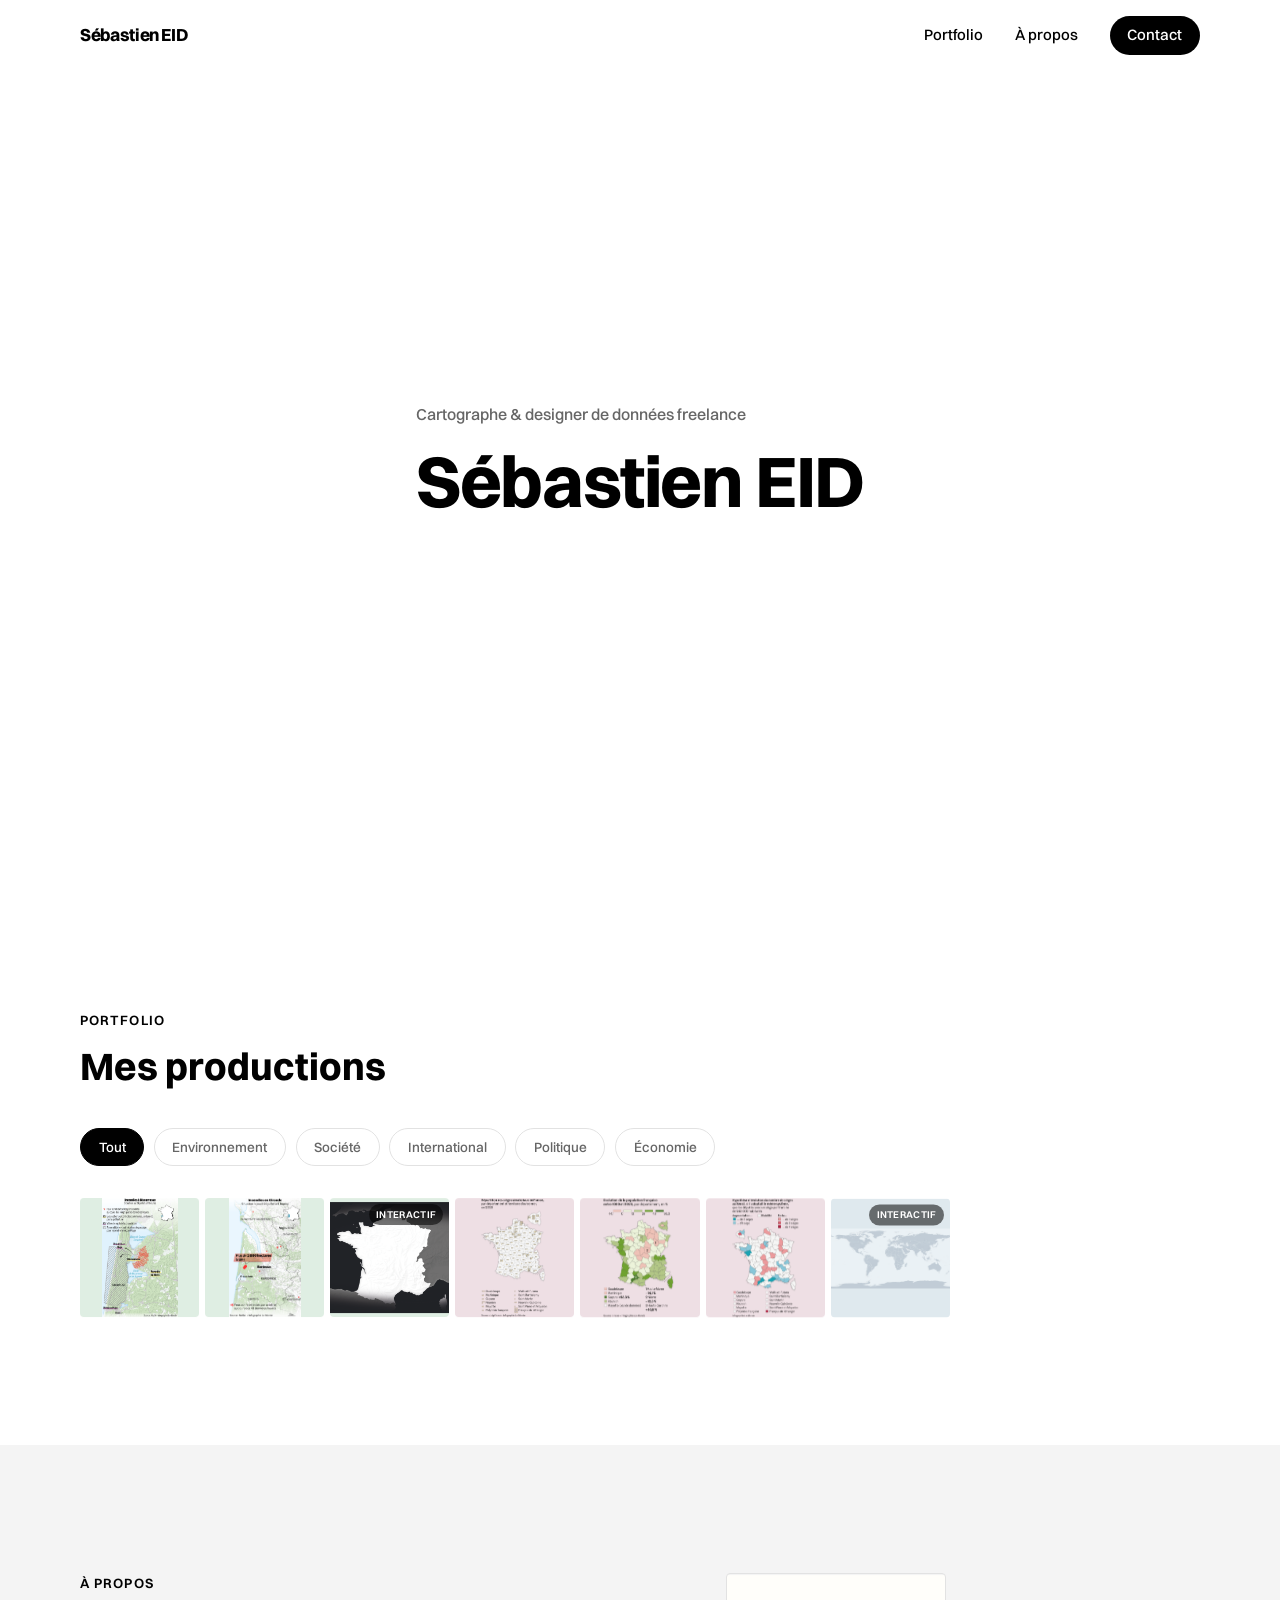
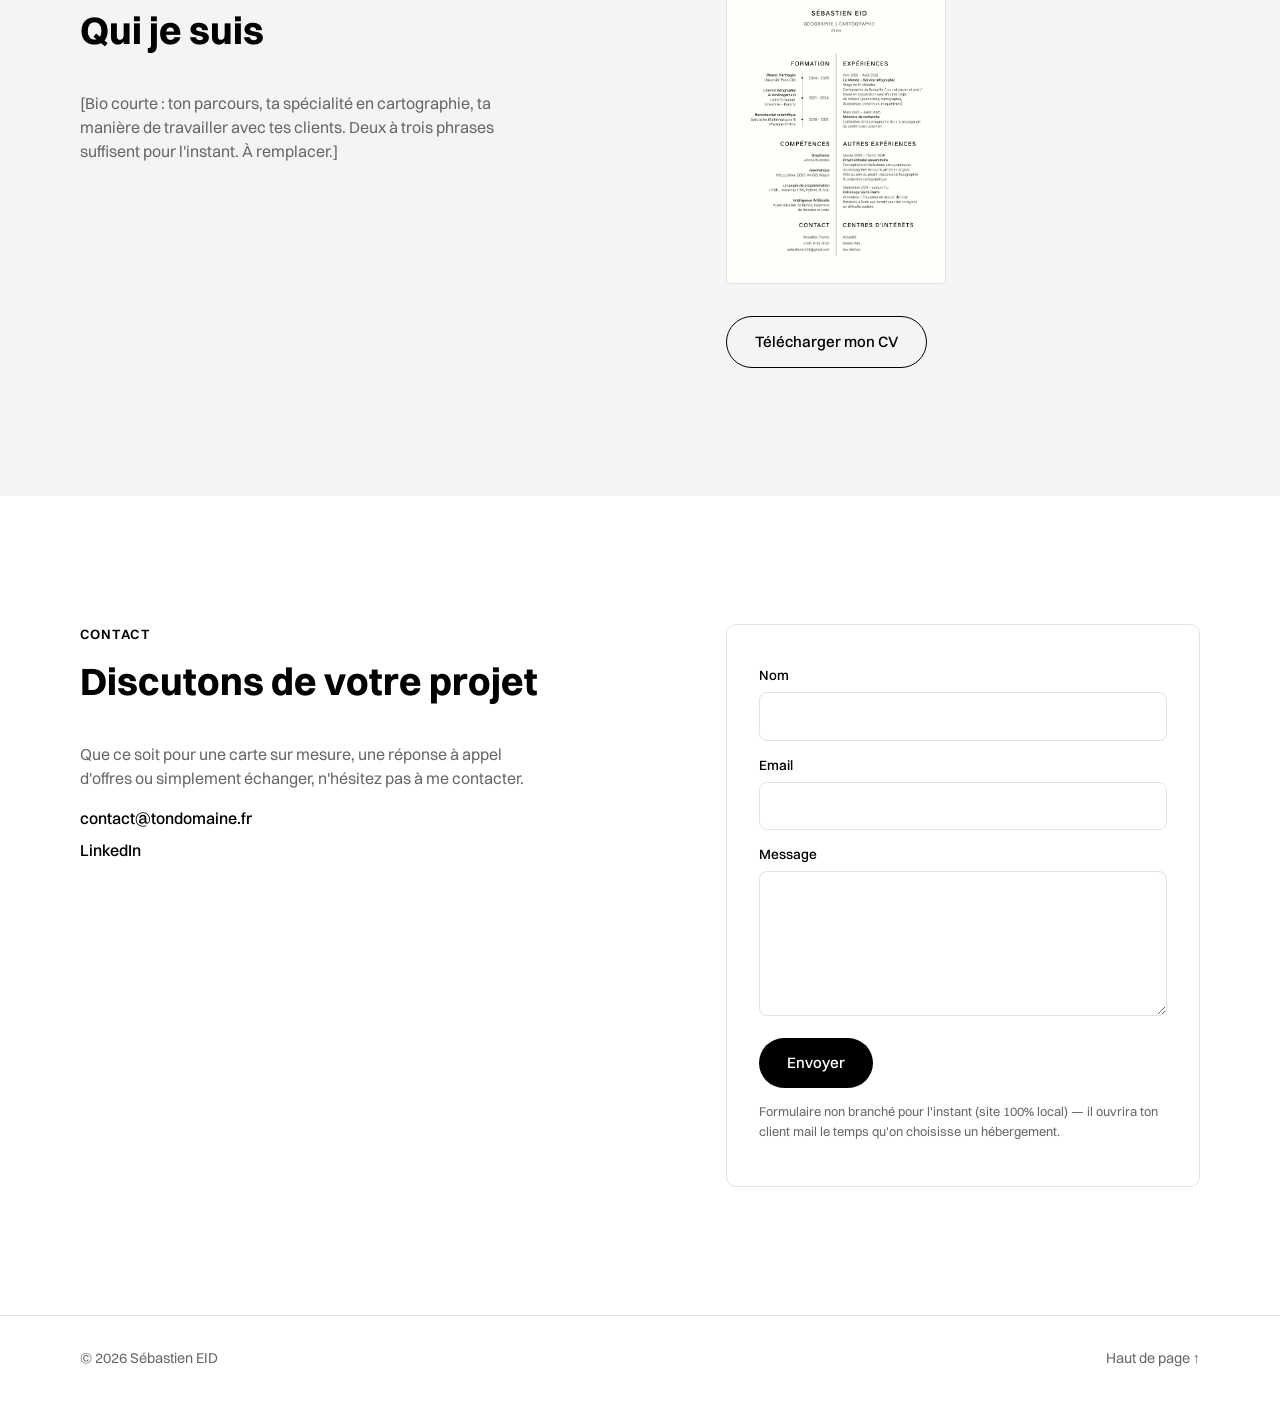
==== index.html @ 8d5df945 "Simplifie le hero, contextualise les productions et remplace les stats par le CV Retire les boutons " ====
<!DOCTYPE html>
<html lang="fr">
<head>
<meta charset="UTF-8">
<meta name="viewport" content="width=device-width, initial-scale=1.0">
<title>Sébastien EID — Cartographe &amp; designer de données</title>
<meta name="description" content="Portfolio de Sébastien EID, cartographe freelance — cartes, visualisation de données et projets sur mesure.">
<link rel="stylesheet" href="css/style.css">
</head>
<body>

<a class="skip-link" href="#main">Aller au contenu</a>

<header class="site-header" id="top">
  <div class="container header-inner">
    <a href="#top" class="logo">Sébastien EID</a>

    <button class="nav-toggle" id="navToggle" aria-expanded="false" aria-controls="primaryNav" aria-label="Ouvrir le menu">
      <span></span><span></span><span></span>
    </button>

    <nav class="primary-nav" id="primaryNav">
      <a href="#portfolio">Portfolio</a>
      <a href="#apropos">À propos</a>
      <a href="#contact" class="nav-cta">Contact</a>
    </nav>
  </div>
</header>

<main id="main">

  <section class="hero" id="accueil">
    <div class="container hero-inner">
      <p class="hero-eyebrow" data-reveal>Cartographe &amp; designer de données freelance</p>
      <h1 class="hero-title">
        <span data-reveal>Sébastien EID</span>
      </h1>
    </div>
  </section>

  <section class="section" id="portfolio">
    <div class="container">
      <p class="section-eyebrow" data-reveal>Portfolio</p>
      <h2 class="section-title" data-reveal>Mes productions</h2>

      <div class="filter-bar" data-reveal role="group" aria-label="Filtrer par thématique">
        <button class="filter-btn is-active" type="button" data-filter="all">Tout</button>
        <button class="filter-btn" type="button" data-filter="environnement">Environnement</button>
        <button class="filter-btn" type="button" data-filter="societe">Société</button>
        <button class="filter-btn" type="button" data-filter="international">International</button>
        <button class="filter-btn" type="button" data-filter="politique">Politique</button>
        <button class="filter-btn" type="button" data-filter="economie">Économie</button>
      </div>

      <div class="production-grid" id="productionGrid"></div>
    </div>
  </section>

  <div class="lightbox" id="lightbox" aria-hidden="true">
    <div class="lightbox__backdrop" data-close></div>
    <div class="lightbox__panel" role="dialog" aria-modal="true" aria-labelledby="lightboxTitle">
      <button class="lightbox__close" type="button" data-close aria-label="Fermer">&times;</button>
      <div class="lightbox__body" id="lightboxBody"></div>
    </div>
  </div>

  <section class="section section-alt" id="apropos">
    <div class="container about-grid">
      <div data-reveal>
        <p class="section-eyebrow">À propos</p>
        <h2 class="section-title">Qui je suis</h2>
        <p class="about-text">
          [Bio courte : ton parcours, ta spécialité en cartographie, ta manière de travailler avec
          tes clients. Deux à trois phrases suffisent pour l'instant. À remplacer.]
        </p>
      </div>

      <div class="cv-card" data-reveal>
        <div class="cv-thumb" tabindex="0" role="button" id="cvPreview" aria-label="Aperçu du CV de Sébastien EID — ouvrir en grand" style="background-image:url('assets/cv-preview.png')"></div>
        <a href="assets/cv.pdf" class="btn btn-outline" download>Télécharger mon CV</a>
      </div>
    </div>
  </section>

  <section class="section" id="contact">
    <div class="container contact-grid">
      <div data-reveal>
        <p class="section-eyebrow">Contact</p>
        <h2 class="section-title">Discutons de votre projet</h2>
        <p class="about-text">
          Que ce soit pour une carte sur mesure, une réponse à appel d'offres ou simplement échanger,
          n'hésitez pas à me contacter.
        </p>
        <ul class="contact-list">
          <li><a href="mailto:contact@tondomaine.fr">contact@tondomaine.fr</a></li>
          <li><a href="#" target="_blank" rel="noopener">LinkedIn</a></li>
        </ul>
      </div>

      <form class="contact-form" id="contactForm" data-reveal>
        <label for="name">Nom</label>
        <input type="text" id="name" name="name" required>

        <label for="email">Email</label>
        <input type="email" id="email" name="email" required>

        <label for="message">Message</label>
        <textarea id="message" name="message" rows="5" required></textarea>

        <button type="submit" class="btn btn-primary">Envoyer</button>
        <p class="form-note">
          Formulaire non branché pour l'instant (site 100% local) — il ouvrira ton client mail le temps
          qu'on choisisse un hébergement.
        </p>
      </form>
    </div>
  </section>

</main>

<footer class="site-footer">
  <div class="container footer-inner">
    <span>© <span id="year"></span> Sébastien EID</span>
    <a href="#top">Haut de page ↑</a>
  </div>
</footer>

<script src="js/vendor/gsap.min.js"></script>
<script src="js/vendor/ScrollTrigger.min.js"></script>
<script src="js/main.js"></script>
</body>
</html>
---- css/style.css ----
/* ==========================================================================
   Fonts — Switzer (local, self-hosted, woff2)
   ========================================================================== */
@font-face {
  font-family: "Switzer";
  src: url("../fonts/Switzer-Light.woff2") format("woff2");
  font-weight: 300;
  font-style: normal;
  font-display: swap;
}
@font-face {
  font-family: "Switzer";
  src: url("../fonts/Switzer-Regular.woff2") format("woff2");
  font-weight: 400;
  font-style: normal;
  font-display: swap;
}
@font-face {
  font-family: "Switzer";
  src: url("../fonts/Switzer-Italic.woff2") format("woff2");
  font-weight: 400;
  font-style: italic;
  font-display: swap;
}
@font-face {
  font-family: "Switzer";
  src: url("../fonts/Switzer-Medium.woff2") format("woff2");
  font-weight: 500;
  font-style: normal;
  font-display: swap;
}
@font-face {
  font-family: "Switzer";
  src: url("../fonts/Switzer-Semibold.woff2") format("woff2");
  font-weight: 600;
  font-style: normal;
  font-display: swap;
}
@font-face {
  font-family: "Switzer";
  src: url("../fonts/Switzer-Bold.woff2") format("woff2");
  font-weight: 700;
  font-style: normal;
  font-display: swap;
}

/* ==========================================================================
   Design tokens
   ========================================================================== */
:root {
  --color-bg: #ffffff;
  --color-bg-alt: #f4f4f4;
  --color-surface: #ffffff;
  --color-text: #000000;
  --color-text-muted: #666666;
  --color-accent: #000000;
  --color-accent-soft: rgba(0, 0, 0, 0.05);
  --color-border: #e2e2e2;

  --font-body: "Switzer", -apple-system, BlinkMacSystemFont, "Segoe UI", sans-serif;

  --space-xs: 0.5rem;
  --space-sm: 1rem;
  --space-md: 2rem;
  --space-lg: clamp(3rem, 6vw, 6rem);
  --space-xl: clamp(5rem, 10vw, 10rem);

  --radius: 10px;
  --max-width: 1200px;

  --ease: cubic-bezier(0.16, 1, 0.3, 1);
}

/* ==========================================================================
   Reset
   ========================================================================== */
*, *::before, *::after { box-sizing: border-box; }
html { scroll-behavior: smooth; }
body {
  margin: 0;
  background: var(--color-bg);
  color: var(--color-text);
  font-family: var(--font-body);
  font-weight: 400;
  line-height: 1.5;
  -webkit-font-smoothing: antialiased;
}
img, svg { max-width: 100%; display: block; }
a { color: inherit; text-decoration: none; }
ul { list-style: none; margin: 0; padding: 0; }
button { font: inherit; cursor: pointer; }

@media (prefers-reduced-motion: reduce) {
  html { scroll-behavior: auto; }
  *, *::before, *::after {
    animation-duration: 0.01ms !important;
    animation-iteration-count: 1 !important;
    transition-duration: 0.01ms !important;
  }
}

:focus-visible {
  outline: 2px solid var(--color-accent);
  outline-offset: 3px;
}

.skip-link {
  position: absolute;
  left: -999px;
  top: auto;
  background: var(--color-accent);
  color: #fff;
  padding: 0.75rem 1.25rem;
  border-radius: var(--radius);
  z-index: 1000;
}
.skip-link:focus {
  left: var(--space-sm);
  top: var(--space-sm);
}

/* ==========================================================================
   Layout helpers
   ========================================================================== */
.container {
  max-width: var(--max-width);
  margin-inline: auto;
  padding-inline: clamp(1.25rem, 4vw, 2.5rem);
}
.section { padding-block: var(--space-xl); }
.section-alt { background: var(--color-bg-alt); }
.section-eyebrow {
  font-size: 0.85rem;
  letter-spacing: 0.08em;
  text-transform: uppercase;
  color: var(--color-accent);
  font-weight: 600;
  margin: 0 0 var(--space-xs);
}
.section-title {
  font-size: clamp(1.75rem, 3vw, 2.5rem);
  font-weight: 700;
  margin: 0 0 var(--space-md);
}

/* ==========================================================================
   Buttons
   ========================================================================== */
.btn {
  display: inline-flex;
  align-items: center;
  gap: 0.5rem;
  padding: 0.85rem 1.75rem;
  border-radius: 999px;
  font-weight: 500;
  font-size: 0.95rem;
  transition: transform 0.3s var(--ease), background 0.3s var(--ease), color 0.3s var(--ease), border-color 0.3s var(--ease);
  border: 1.5px solid transparent;
}
.btn:hover { transform: translateY(-2px); }
.btn-primary { background: var(--color-accent); color: #fff; }
.btn-primary:hover { background: #262626; }
.btn-ghost { border-color: var(--color-text); }
.btn-ghost:hover { background: var(--color-text); color: var(--color-bg); }
.btn-outline { border-color: var(--color-accent); color: var(--color-accent); margin-top: var(--space-sm); }
.btn-outline:hover { background: var(--color-accent); color: #fff; }

/* ==========================================================================
   Header / nav
   ========================================================================== */
.site-header {
  position: sticky;
  top: 0;
  z-index: 100;
  background: rgba(255, 255, 255, 0.75);
  backdrop-filter: blur(10px);
  border-bottom: 1px solid transparent;
  transition: border-color 0.3s var(--ease);
}
.site-header.is-scrolled { border-bottom-color: var(--color-border); }
.header-inner {
  display: flex;
  align-items: center;
  justify-content: space-between;
  padding-block: var(--space-sm);
}
.logo { font-weight: 700; font-size: 1.1rem; letter-spacing: -0.02em; }

.primary-nav { display: flex; align-items: center; gap: var(--space-md); }
.primary-nav a { font-weight: 500; font-size: 0.95rem; position: relative; }
.primary-nav a:not(.nav-cta)::after {
  content: "";
  position: absolute;
  left: 0; bottom: -4px;
  width: 100%; height: 1px;
  background: currentColor;
  transform: scaleX(0);
  transform-origin: right;
  transition: transform 0.3s var(--ease);
}
.primary-nav a:not(.nav-cta):hover::after { transform: scaleX(1); transform-origin: left; }
.nav-cta {
  background: var(--color-text);
  color: var(--color-bg);
  padding: 0.5rem 1.1rem;
  border-radius: 999px;
}
.nav-cta:hover { background: var(--color-accent); }

.nav-toggle {
  display: none;
  flex-direction: column;
  gap: 5px;
  background: none;
  border: none;
  padding: 0.5rem;
}
.nav-toggle span { width: 22px; height: 2px; background: var(--color-text); transition: transform 0.3s var(--ease), opacity 0.3s var(--ease); }

/* ==========================================================================
   Hero
   ========================================================================== */
.hero {
  min-height: 90vh;
  display: flex;
  align-items: center;
  padding-block: var(--space-xl);
}
.hero-eyebrow {
  font-weight: 500;
  color: var(--color-text-muted);
  margin: 0 0 var(--space-sm);
}
.hero-title {
  font-size: clamp(2.25rem, 6vw, 4.5rem);
  font-weight: 700;
  line-height: 1.08;
  letter-spacing: -0.02em;
  margin: 0 0 var(--space-md);
}
.hero-title span { display: block; overflow: hidden; }

/* ==========================================================================
   Portfolio — filter bar
   ========================================================================== */
.filter-bar {
  display: flex;
  flex-wrap: wrap;
  gap: 0.6rem;
  margin-bottom: var(--space-md);
}
.filter-btn {
  background: none;
  border: 1.5px solid var(--color-border);
  border-radius: 999px;
  padding: 0.5rem 1.1rem;
  font-size: 0.85rem;
  font-weight: 500;
  color: var(--color-text-muted);
  transition: background 0.3s var(--ease), color 0.3s var(--ease), border-color 0.3s var(--ease);
}
.filter-btn:hover { border-color: var(--color-text); color: var(--color-text); }
.filter-btn.is-active {
  background: var(--color-text);
  border-color: var(--color-text);
  color: var(--color-bg);
}

/* ==========================================================================
   Portfolio — production grid (damier)
   ========================================================================== */
.production-grid {
  display: grid;
  grid-template-columns: repeat(auto-fill, minmax(110px, 1fr));
  gap: 6px;
}
.production-item {
  position: relative;
  aspect-ratio: 1 / 1;
  cursor: pointer;
  z-index: 1;
}
.production-item.is-hidden { display: none; }
.production-thumb {
  display: block;
  width: 100%;
  height: 100%;
  border-radius: 4px;
  background-image: linear-gradient(135deg, var(--color-bg-alt), var(--color-border));
  background-size: contain;
  background-position: center;
  background-repeat: no-repeat;
  background-color: var(--color-bg-alt);
  transition: filter 0.3s var(--ease), box-shadow 0.3s var(--ease);
}
.production-item[data-category="environnement"] .production-thumb {
  background-color: #dfeee3;
}
.production-item[data-category="societe"] .production-thumb {
  background-color: #eee6df;
}
.production-item[data-category="international"] .production-thumb {
  background-color: #dfe6ee;
}
.production-item[data-category="politique"] .production-thumb {
  background-color: #eedfe4;
}
.production-item[data-category="economie"] .production-thumb {
  background-color: #dfe9ee;
}
.production-caption {
  position: absolute;
  inset: auto 0 0 0;
  padding: 0.4rem 0.5rem;
  font-size: 0.68rem;
  font-weight: 600;
  line-height: 1.25;
  color: #fff;
  background: rgba(0, 0, 0, 0.7);
  border-radius: 0 0 4px 4px;
  opacity: 0;
  transform: translateY(4px);
  transition: opacity 0.25s var(--ease), transform 0.25s var(--ease);
  pointer-events: none;
  display: -webkit-box;
  -webkit-line-clamp: 2;
  -webkit-box-orient: vertical;
  overflow: hidden;
}
.production-item:hover .production-thumb,
.production-item:focus-visible .production-thumb {
  filter: brightness(1.15);
}
.production-item:hover .production-caption,
.production-item:focus-visible .production-caption {
  opacity: 1;
  transform: translateY(0);
}
.production-badge {
  position: absolute;
  top: 6px;
  right: 6px;
  font-size: 0.62rem;
  font-weight: 600;
  letter-spacing: 0.03em;
  text-transform: uppercase;
  color: #fff;
  background: rgba(0, 0, 0, 0.55);
  padding: 0.2rem 0.45rem;
  border-radius: 999px;
  pointer-events: none;
}

/* ==========================================================================
   Lightbox (fiche production)
   ========================================================================== */
.lightbox {
  position: fixed;
  inset: 0;
  z-index: 1000;
  display: flex;
  align-items: center;
  justify-content: center;
  padding: clamp(1rem, 4vw, 3rem);
  opacity: 0;
  visibility: hidden;
  transition: opacity 0.35s var(--ease), visibility 0s linear 0.35s;
}
.lightbox.is-open {
  opacity: 1;
  visibility: visible;
  transition: opacity 0.35s var(--ease), visibility 0s;
}
.lightbox__backdrop {
  position: absolute;
  inset: 0;
  background: rgba(10, 10, 10, 0.55);
  -webkit-backdrop-filter: blur(10px);
  backdrop-filter: blur(10px);
}
.lightbox__panel {
  position: relative;
  z-index: 1;
  max-width: min(1100px, 92vw);
  max-height: 90vh;
  overflow: auto;
  background: var(--color-surface);
  border-radius: var(--radius);
  box-shadow: 0 40px 80px -20px rgba(0, 0, 0, 0.5);
  transform: scale(0.96);
  transition: transform 0.35s var(--ease);
}
.lightbox.is-open .lightbox__panel { transform: scale(1); }
.lightbox__close {
  position: absolute;
  top: 10px;
  right: 10px;
  z-index: 2;
  width: 36px;
  height: 36px;
  border-radius: 50%;
  border: none;
  background: rgba(0, 0, 0, 0.6);
  color: #fff;
  font-size: 1.4rem;
  line-height: 1;
  display: flex;
  align-items: center;
  justify-content: center;
  transition: background 0.3s var(--ease);
}
.lightbox__close:hover { background: #000; }
.lightbox__body img {
  display: block;
  width: auto;
  height: auto;
  max-width: min(1100px, 92vw);
  max-height: calc(90vh - 3.5rem);
  margin: 0 auto;
  object-fit: contain;
}
.lightbox__body iframe {
  display: block;
  width: min(900px, 88vw);
  height: min(80vh, 720px);
  max-width: 100%;
  border: 0;
  background: #fff;
}
.lightbox__caption {
  padding: 0.9rem 1.1rem;
  font-size: 0.95rem;
  font-weight: 500;
  color: var(--color-text);
  border-top: 1px solid var(--color-border);
}

/* ==========================================================================
   About / CV
   ========================================================================== */
.about-grid, .contact-grid {
  display: grid;
  grid-template-columns: 1.2fr 1fr;
  gap: var(--space-lg);
  align-items: start;
}
.about-text { color: var(--color-text-muted); max-width: 52ch; }
.cv-card {
  display: flex;
  flex-direction: column;
  align-items: flex-start;
  gap: var(--space-sm);
}
.cv-thumb {
  width: 100%;
  max-width: 220px;
  aspect-ratio: 1 / 1.414;
  border-radius: 4px;
  background-color: var(--color-bg-alt);
  background-size: contain;
  background-position: center;
  background-repeat: no-repeat;
  border: 1px solid var(--color-border);
  cursor: pointer;
  transition: filter 0.3s var(--ease);
}
.cv-thumb:hover,
.cv-thumb:focus-visible {
  filter: brightness(1.15);
}

/* ==========================================================================
   Contact
   ========================================================================== */
.contact-list { margin-top: var(--space-sm); }
.contact-list a { font-weight: 500; color: var(--color-accent); }
.contact-list li + li { margin-top: 0.5rem; }

.contact-form {
  display: flex;
  flex-direction: column;
  gap: 0.4rem;
  background: var(--color-surface);
  border: 1px solid var(--color-border);
  border-radius: var(--radius);
  padding: var(--space-md);
}
.contact-form label { font-size: 0.85rem; font-weight: 500; margin-top: var(--space-xs); }
.contact-form input, .contact-form textarea {
  font: inherit;
  padding: 0.7rem 0.9rem;
  border: 1px solid var(--color-border);
  border-radius: 8px;
  background: var(--color-bg);
  color: var(--color-text);
  resize: vertical;
}
.contact-form input:focus, .contact-form textarea:focus { border-color: var(--color-accent); }
.contact-form .btn { align-self: flex-start; margin-top: var(--space-sm); border: none; }
.form-note { font-size: 0.8rem; color: var(--color-text-muted); margin-top: var(--space-xs); }

/* ==========================================================================
   Footer
   ========================================================================== */
.site-footer { border-top: 1px solid var(--color-border); padding-block: var(--space-md); }
.footer-inner {
  display: flex;
  justify-content: space-between;
  color: var(--color-text-muted);
  font-size: 0.9rem;
}

/* ==========================================================================
   Reveal animation base state (GSAP animates these in js/main.js)
   ========================================================================== */
[data-reveal] { opacity: 0; }

/* ==========================================================================
   Responsive
   ========================================================================== */
@media (max-width: 860px) {
  .about-grid, .contact-grid { grid-template-columns: 1fr; }
  .nav-toggle { display: flex; }
  .primary-nav {
    position: absolute;
    top: 100%;
    left: 0;
    right: 0;
    flex-direction: column;
    align-items: stretch;
    gap: 0;
    background: var(--color-bg);
    border-bottom: 1px solid var(--color-border);
    max-height: 0;
    overflow: hidden;
    transition: max-height 0.4s var(--ease);
  }
  .primary-nav.is-open { max-height: 300px; }
  .primary-nav a { padding: 1rem clamp(1.25rem, 4vw, 2.5rem); border-top: 1px solid var(--color-border); }
  .nav-cta { border-radius: 0; text-align: center; }
}
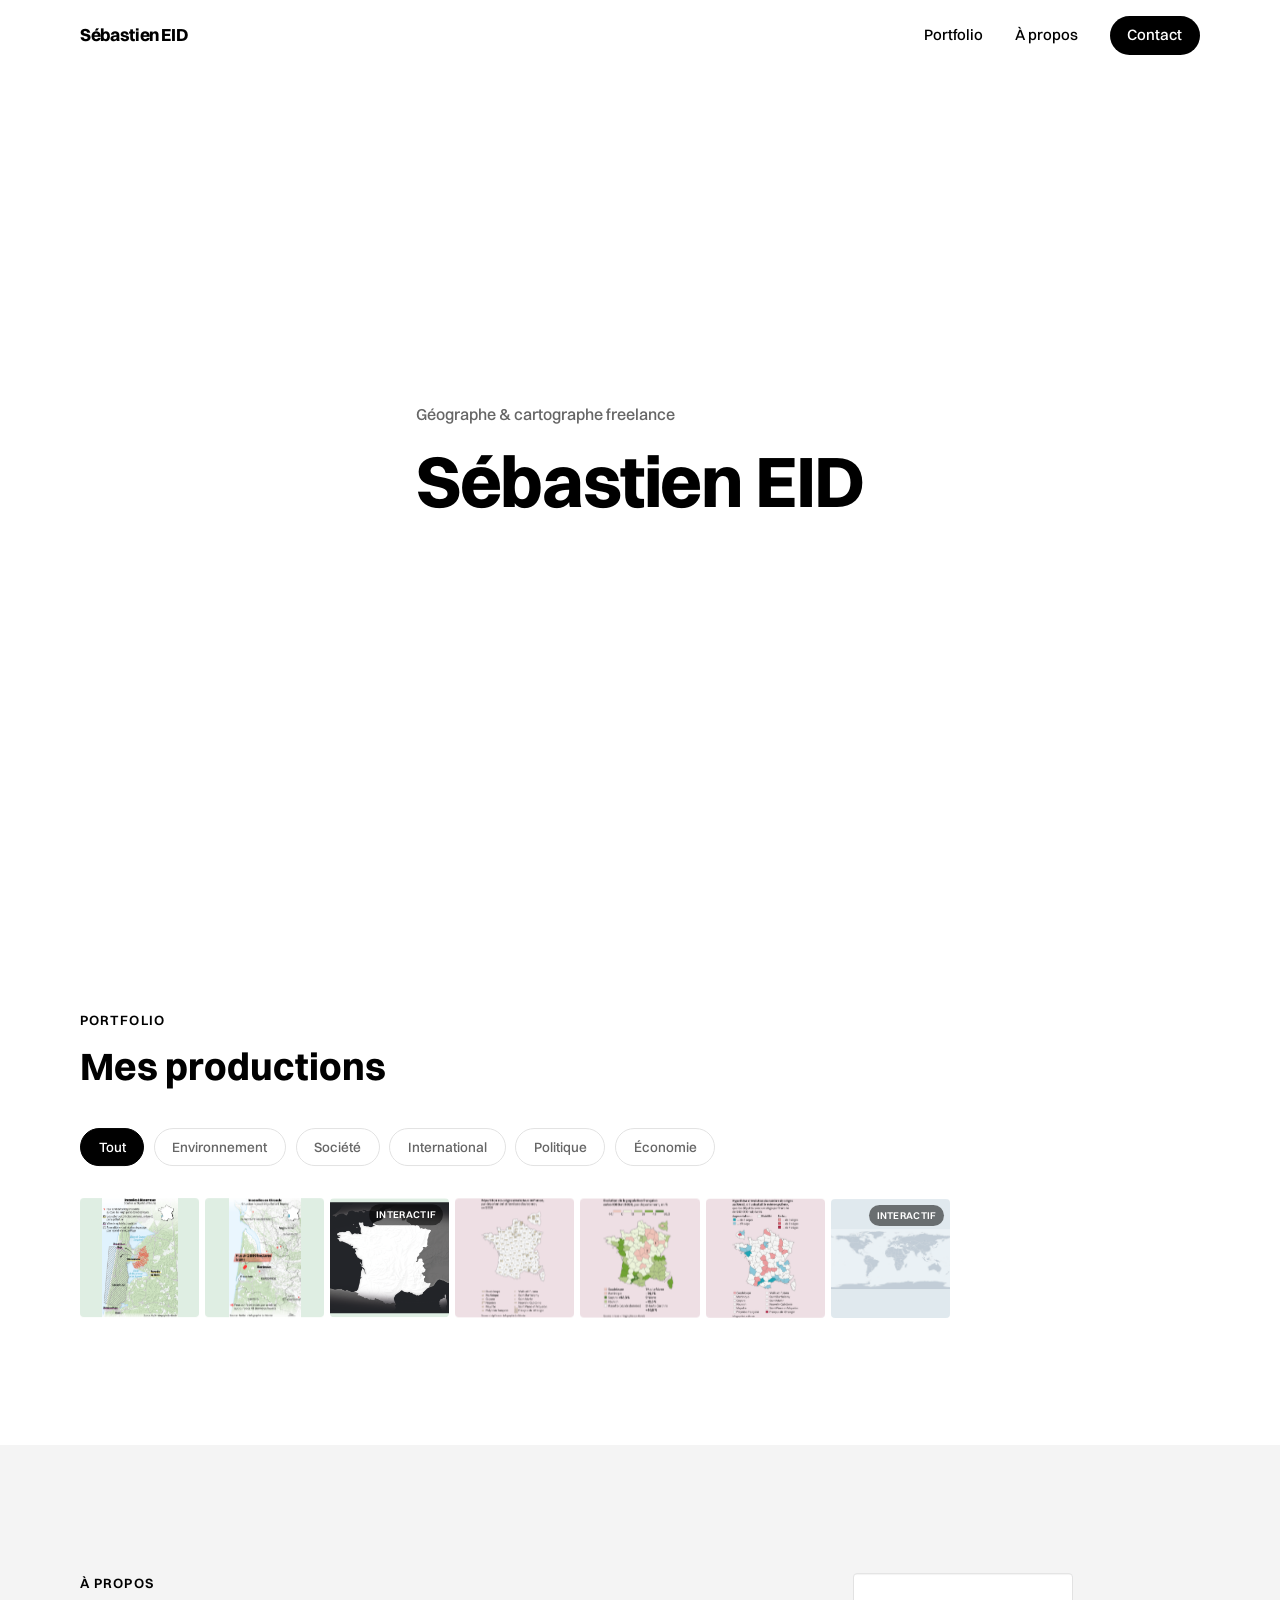
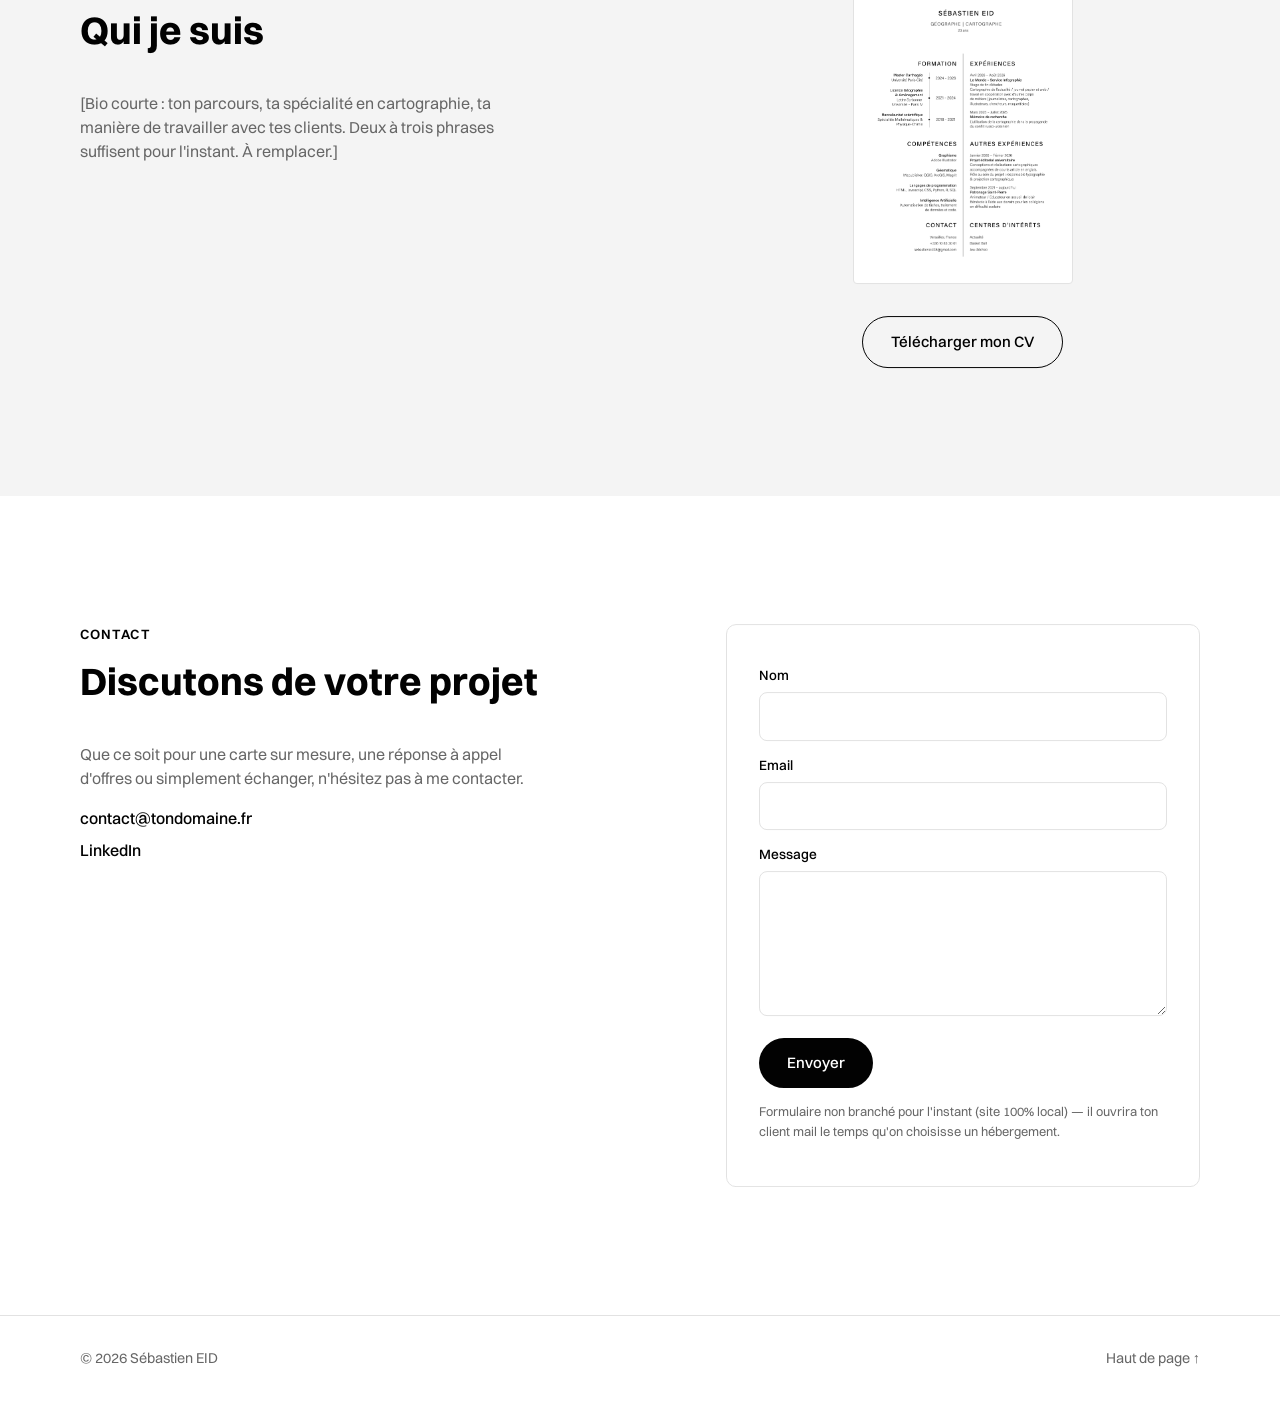
==== commit 5a6cfb3d: "Corrige le libellé métier, centre le bouton CV, met à jour le CV et répare "Haut de page" - Hero et " ====
--- a/index.html
+++ b/index.html
@@ -3,8 +3,8 @@
 <head>
 <meta charset="UTF-8">
 <meta name="viewport" content="width=device-width, initial-scale=1.0">
-<title>Sébastien EID — Cartographe &amp; designer de données</title>
-<meta name="description" content="Portfolio de Sébastien EID, cartographe freelance — cartes, visualisation de données et projets sur mesure.">
+<title>Sébastien EID — Géographe &amp; cartographe</title>
+<meta name="description" content="Portfolio de Sébastien EID, géographe et cartographe freelance — cartes, visualisation de données et projets sur mesure.">
 <link rel="stylesheet" href="css/style.css">
 </head>
 <body>
@@ -31,7 +31,7 @@
 
   <section class="hero" id="accueil">
     <div class="container hero-inner">
-      <p class="hero-eyebrow" data-reveal>Cartographe &amp; designer de données freelance</p>
+      <p class="hero-eyebrow" data-reveal>Géographe &amp; cartographe freelance</p>
       <h1 class="hero-title">
         <span data-reveal>Sébastien EID</span>
       </h1>
--- a/css/style.css
+++ b/css/style.css
@@ -448,7 +448,7 @@
 .cv-card {
   display: flex;
   flex-direction: column;
-  align-items: flex-start;
+  align-items: center;
   gap: var(--space-sm);
 }
 .cv-thumb {
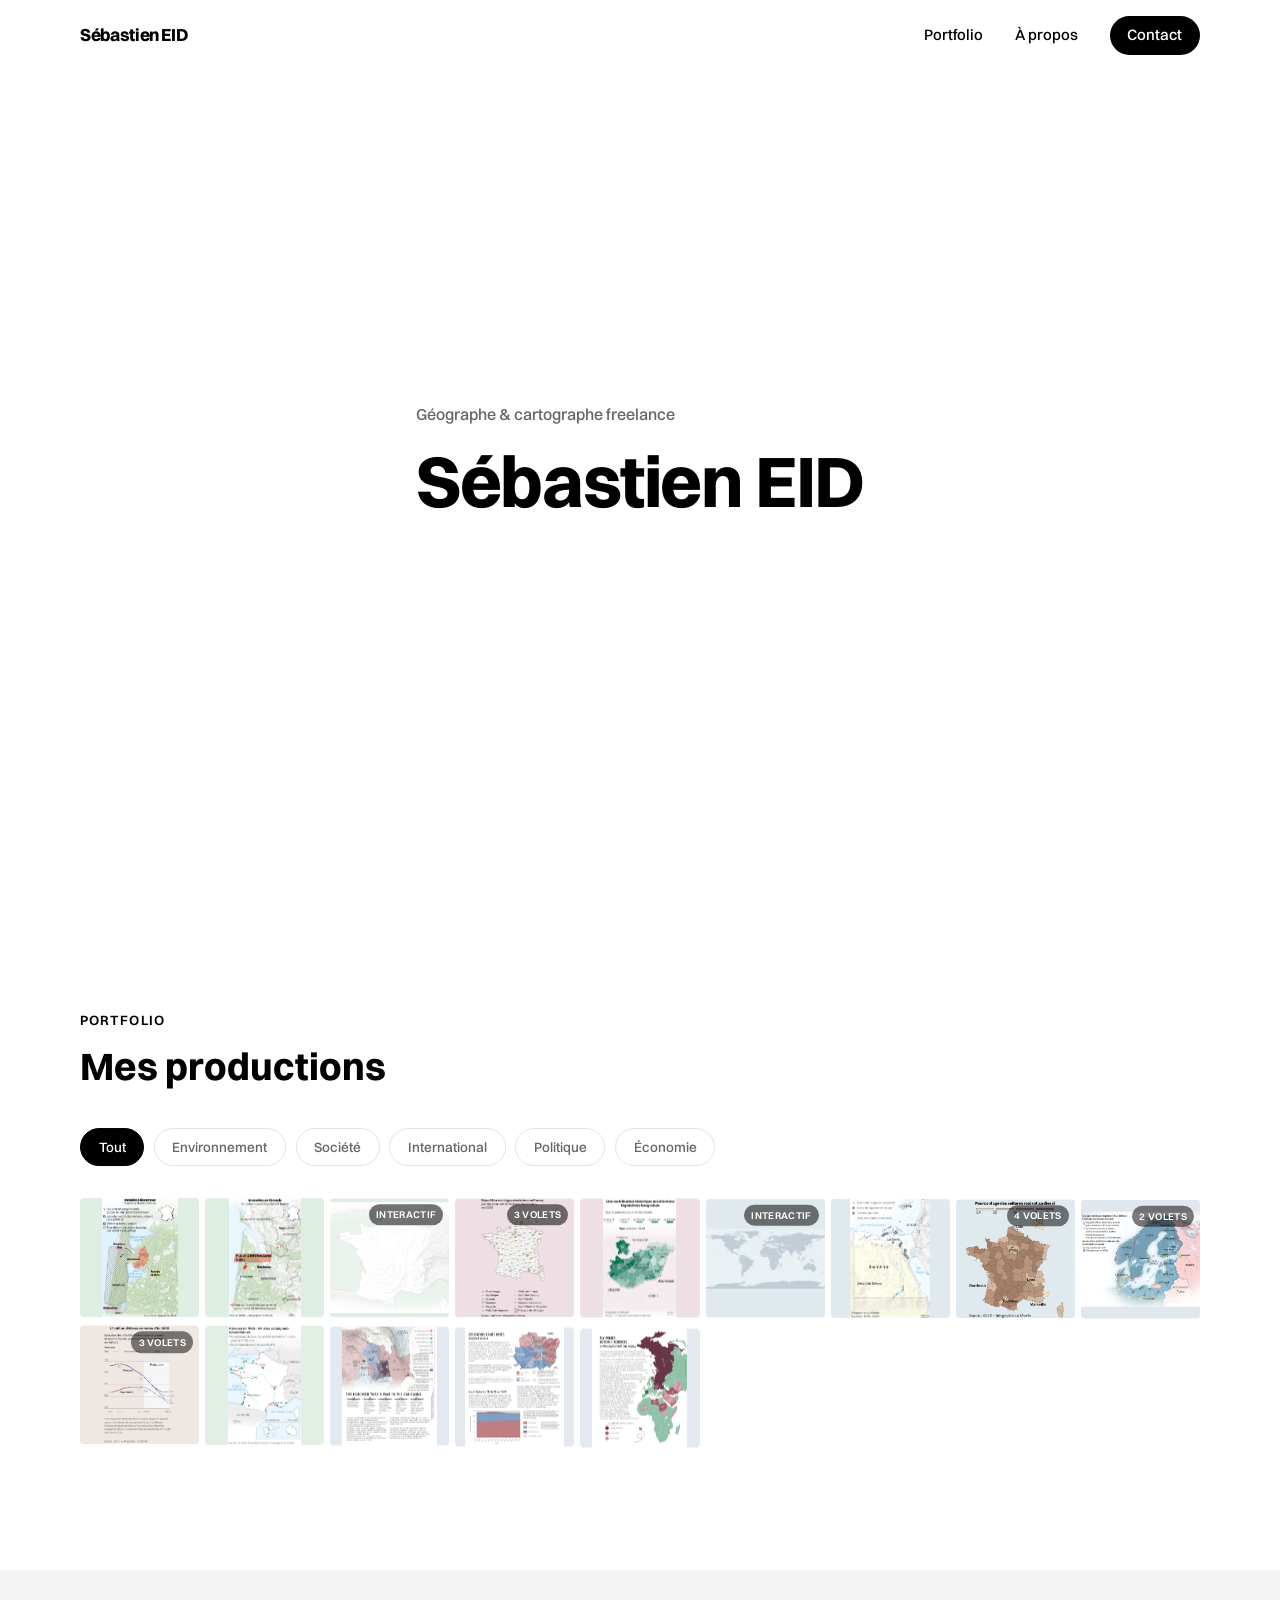
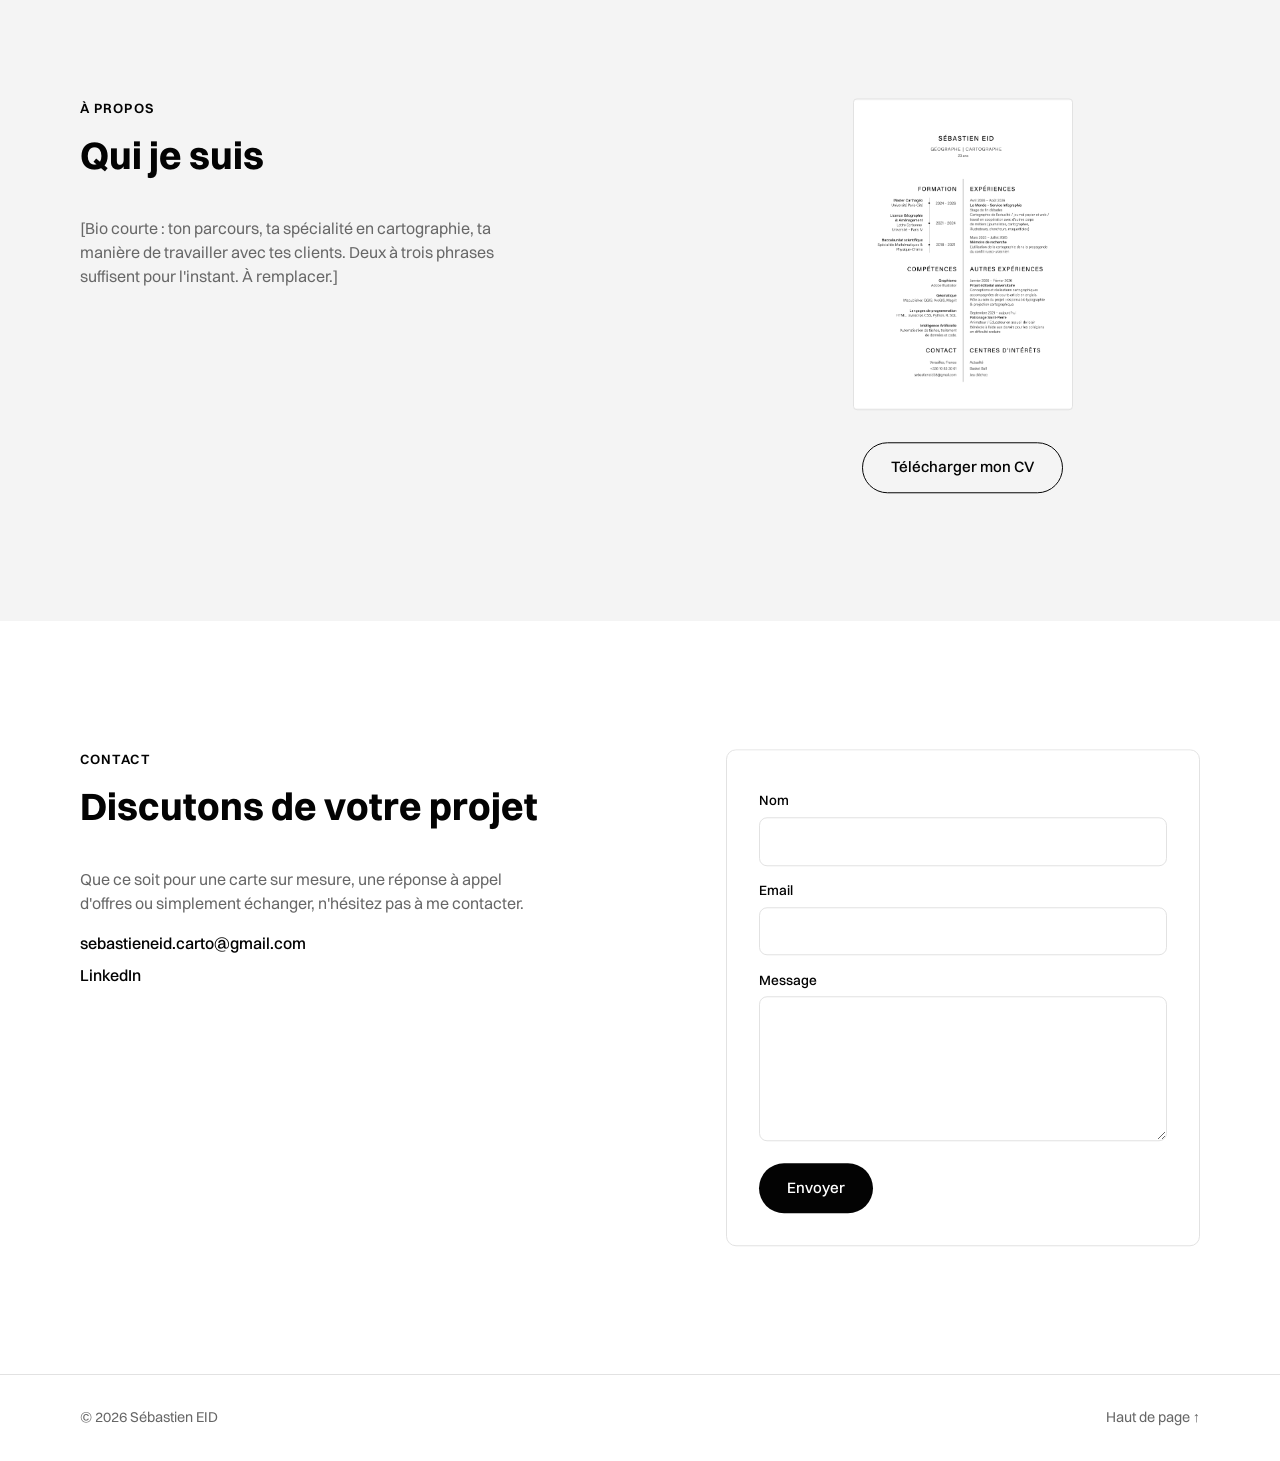
==== commit 985a9f68: "Connecte le formulaire de contact à sebastieneid.carto@gmail.com Le formulaire envoie désormais vrai" ====
--- a/index.html
+++ b/index.html
@@ -92,12 +92,18 @@
           n'hésitez pas à me contacter.
         </p>
         <ul class="contact-list">
-          <li><a href="mailto:contact@tondomaine.fr">contact@tondomaine.fr</a></li>
+          <li><a href="mailto:sebastieneid.carto@gmail.com">sebastieneid.carto@gmail.com</a></li>
           <li><a href="#" target="_blank" rel="noopener">LinkedIn</a></li>
         </ul>
       </div>
 
-      <form class="contact-form" id="contactForm" data-reveal>
+      <form class="contact-form" id="contactForm" data-reveal
+            action="https://formsubmit.co/sebastieneid.carto@gmail.com" method="POST">
+        <input type="hidden" name="_subject" value="Nouveau message — portfolio">
+        <input type="hidden" name="_template" value="table">
+        <input type="hidden" name="_next" value="https://sebastieneid.github.io/#contact">
+        <input type="text" name="_honey" style="display:none" tabindex="-1" autocomplete="off">
+
         <label for="name">Nom</label>
         <input type="text" id="name" name="name" required>
 
@@ -108,10 +114,6 @@
         <textarea id="message" name="message" rows="5" required></textarea>
 
         <button type="submit" class="btn btn-primary">Envoyer</button>
-        <p class="form-note">
-          Formulaire non branché pour l'instant (site 100% local) — il ouvrira ton client mail le temps
-          qu'on choisisse un hébergement.
-        </p>
       </form>
     </div>
   </section>
--- a/css/style.css
+++ b/css/style.css
@@ -308,33 +308,9 @@
 .production-item[data-category="economie"] .production-thumb {
   background-color: #dfe9ee;
 }
-.production-caption {
-  position: absolute;
-  inset: auto 0 0 0;
-  padding: 0.4rem 0.5rem;
-  font-size: 0.68rem;
-  font-weight: 600;
-  line-height: 1.25;
-  color: #fff;
-  background: rgba(0, 0, 0, 0.7);
-  border-radius: 0 0 4px 4px;
-  opacity: 0;
-  transform: translateY(4px);
-  transition: opacity 0.25s var(--ease), transform 0.25s var(--ease);
-  pointer-events: none;
-  display: -webkit-box;
-  -webkit-line-clamp: 2;
-  -webkit-box-orient: vertical;
-  overflow: hidden;
-}
 .production-item:hover .production-thumb,
 .production-item:focus-visible .production-thumb {
   filter: brightness(1.15);
-}
-.production-item:hover .production-caption,
-.production-item:focus-visible .production-caption {
-  opacity: 1;
-  transform: translateY(0);
 }
 .production-badge {
   position: absolute;
@@ -415,7 +391,7 @@
   width: auto;
   height: auto;
   max-width: min(1100px, 92vw);
-  max-height: calc(90vh - 3.5rem);
+  max-height: 90vh;
   margin: 0 auto;
   object-fit: contain;
 }
@@ -427,13 +403,30 @@
   border: 0;
   background: #fff;
 }
-.lightbox__caption {
-  padding: 0.9rem 1.1rem;
-  font-size: 0.95rem;
-  font-weight: 500;
-  color: var(--color-text);
-  border-top: 1px solid var(--color-border);
-}
+.lightbox__gallery { position: relative; }
+.lightbox__nav {
+  position: absolute;
+  top: 50%;
+  transform: translateY(-50%);
+  z-index: 2;
+  width: 40px;
+  height: 40px;
+  border-radius: 50%;
+  border: none;
+  background: rgba(0, 0, 0, 0.55);
+  color: #fff;
+  font-size: 1.6rem;
+  line-height: 1;
+  display: flex;
+  align-items: center;
+  justify-content: center;
+  cursor: pointer;
+  transition: background 0.3s var(--ease), opacity 0.3s var(--ease);
+}
+.lightbox__nav:hover { background: rgba(0, 0, 0, 0.8); }
+.lightbox__nav:disabled { opacity: 0; pointer-events: none; }
+.lightbox__nav--prev { left: 12px; }
+.lightbox__nav--next { right: 12px; }
 
 /* ==========================================================================
    About / CV
@@ -497,7 +490,6 @@
 }
 .contact-form input:focus, .contact-form textarea:focus { border-color: var(--color-accent); }
 .contact-form .btn { align-self: flex-start; margin-top: var(--space-sm); border: none; }
-.form-note { font-size: 0.8rem; color: var(--color-text-muted); margin-top: var(--space-xs); }
 
 /* ==========================================================================
    Footer
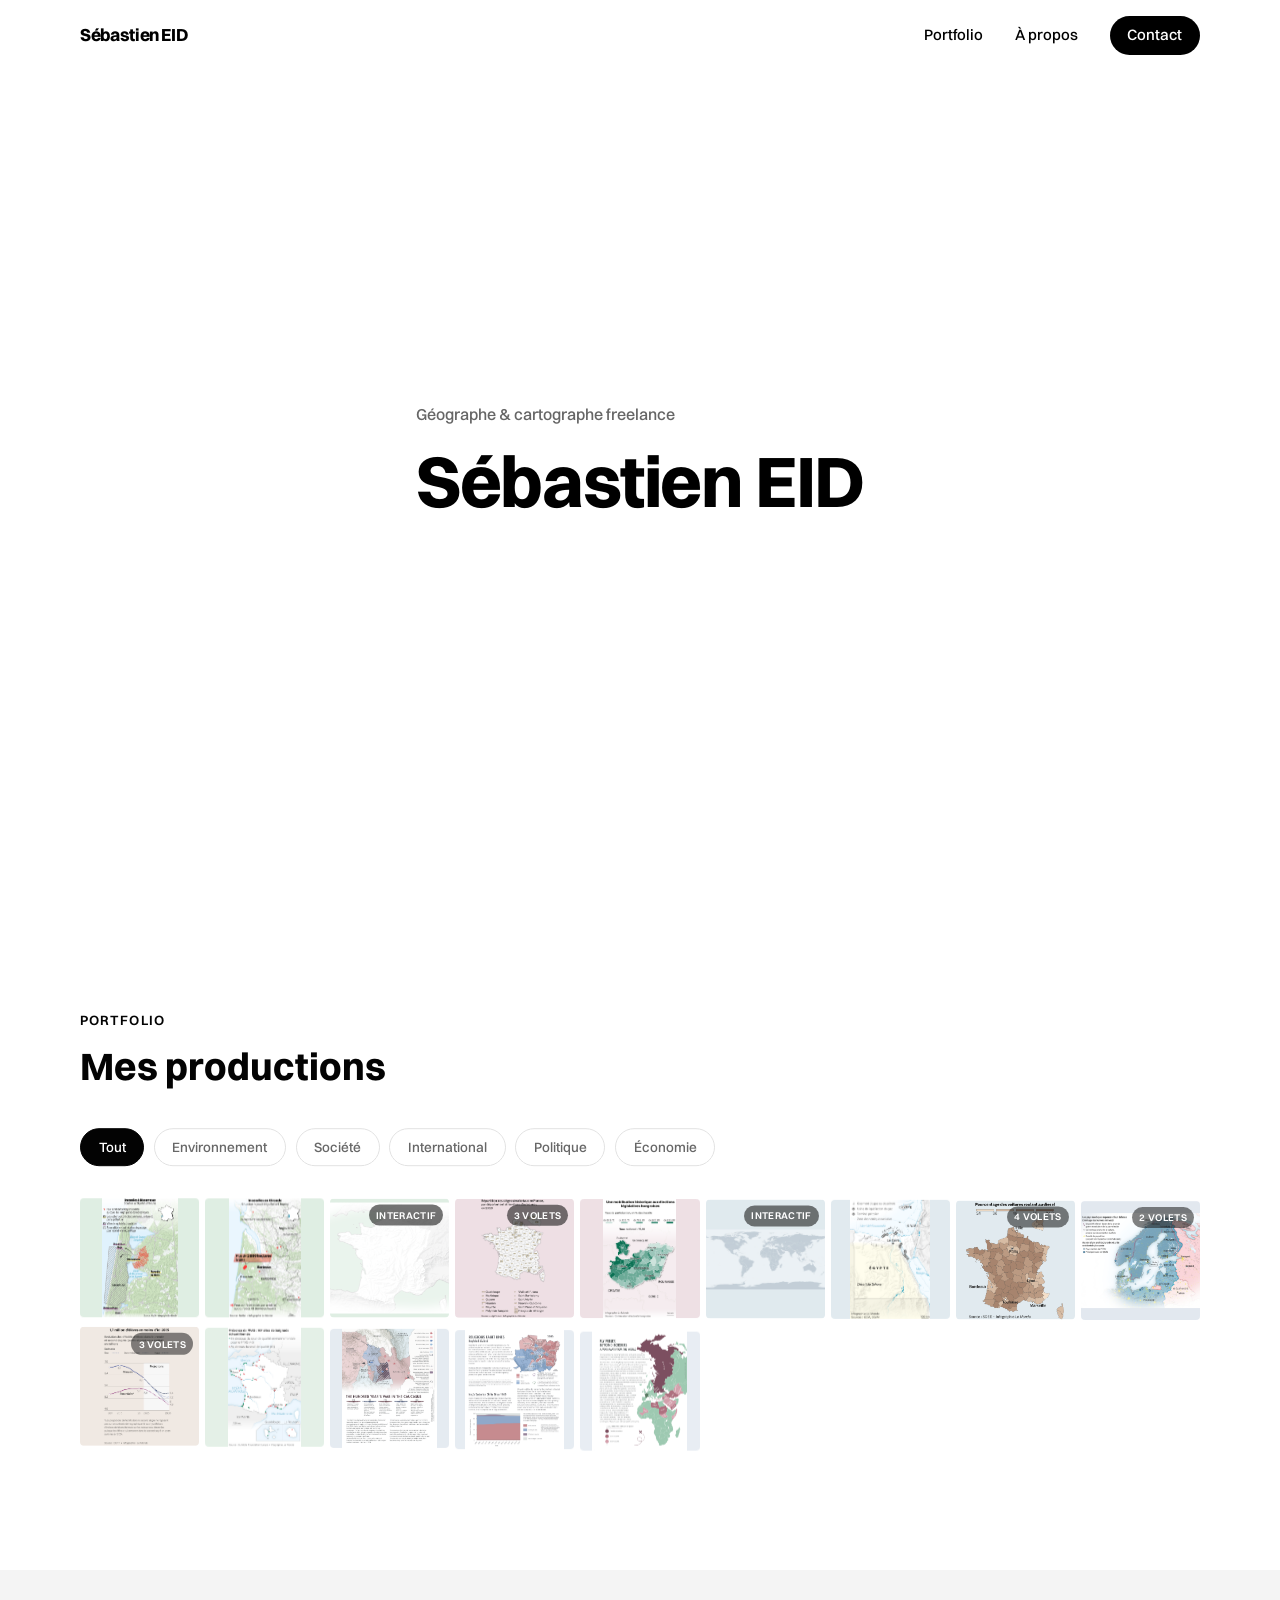
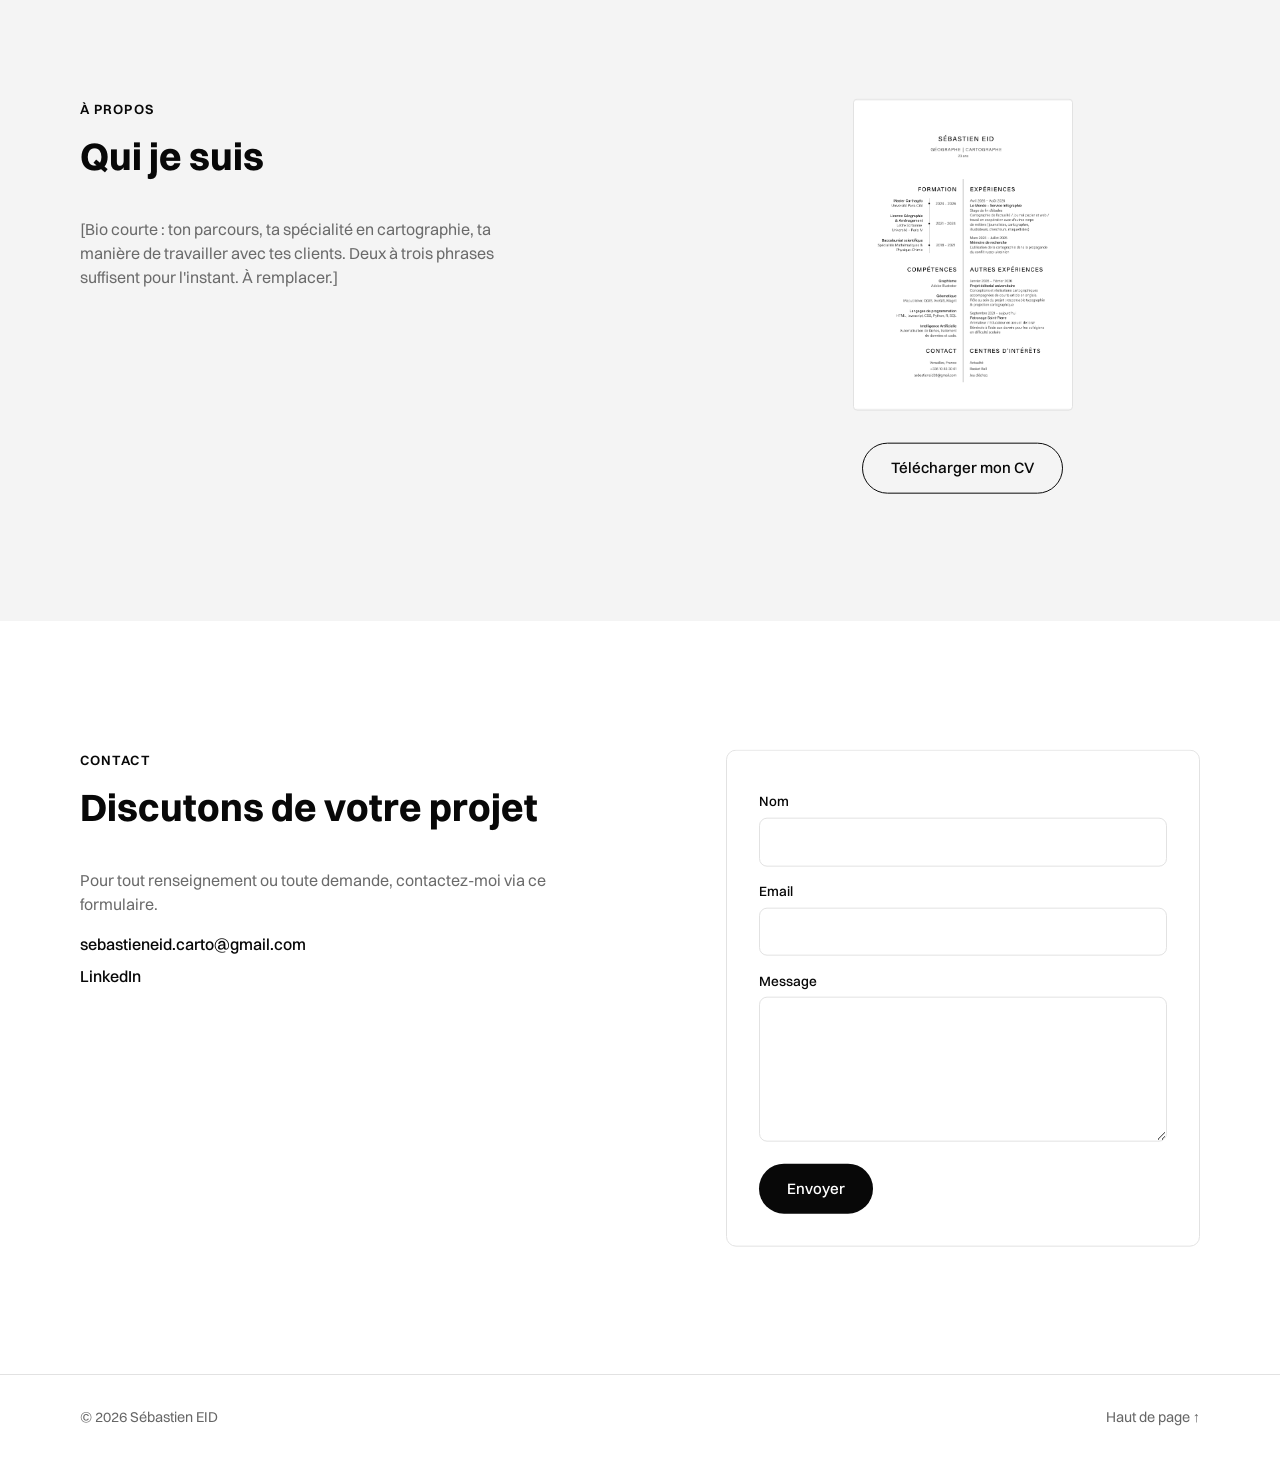
==== commit f2d543a0: "Change le texte d'introduction de la section contact Co-Authored-By: Claude Sonnet 5 <noreply@anthro" ====
--- a/index.html
+++ b/index.html
@@ -88,8 +88,7 @@
         <p class="section-eyebrow">Contact</p>
         <h2 class="section-title">Discutons de votre projet</h2>
         <p class="about-text">
-          Que ce soit pour une carte sur mesure, une réponse à appel d'offres ou simplement échanger,
-          n'hésitez pas à me contacter.
+          Pour tout renseignement ou toute demande, contactez-moi via ce formulaire.
         </p>
         <ul class="contact-list">
           <li><a href="mailto:sebastieneid.carto@gmail.com">sebastieneid.carto@gmail.com</a></li>
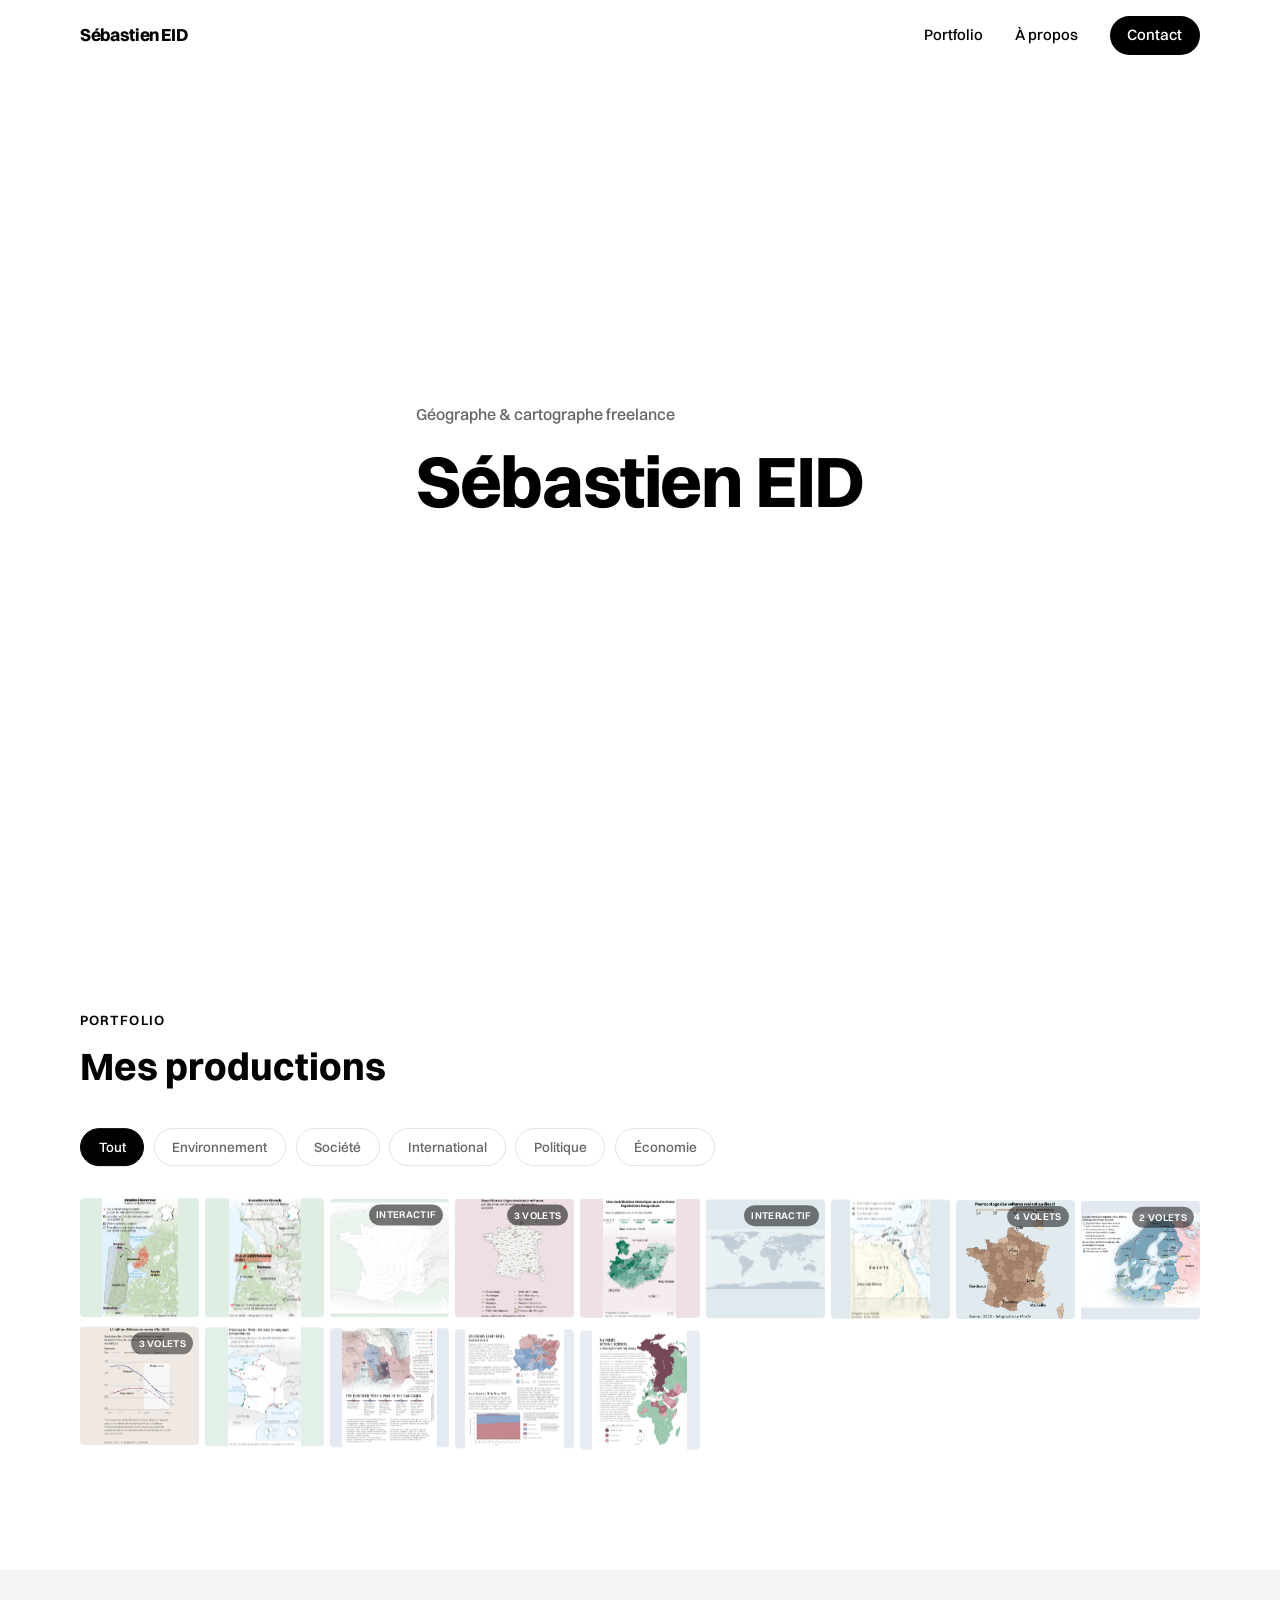
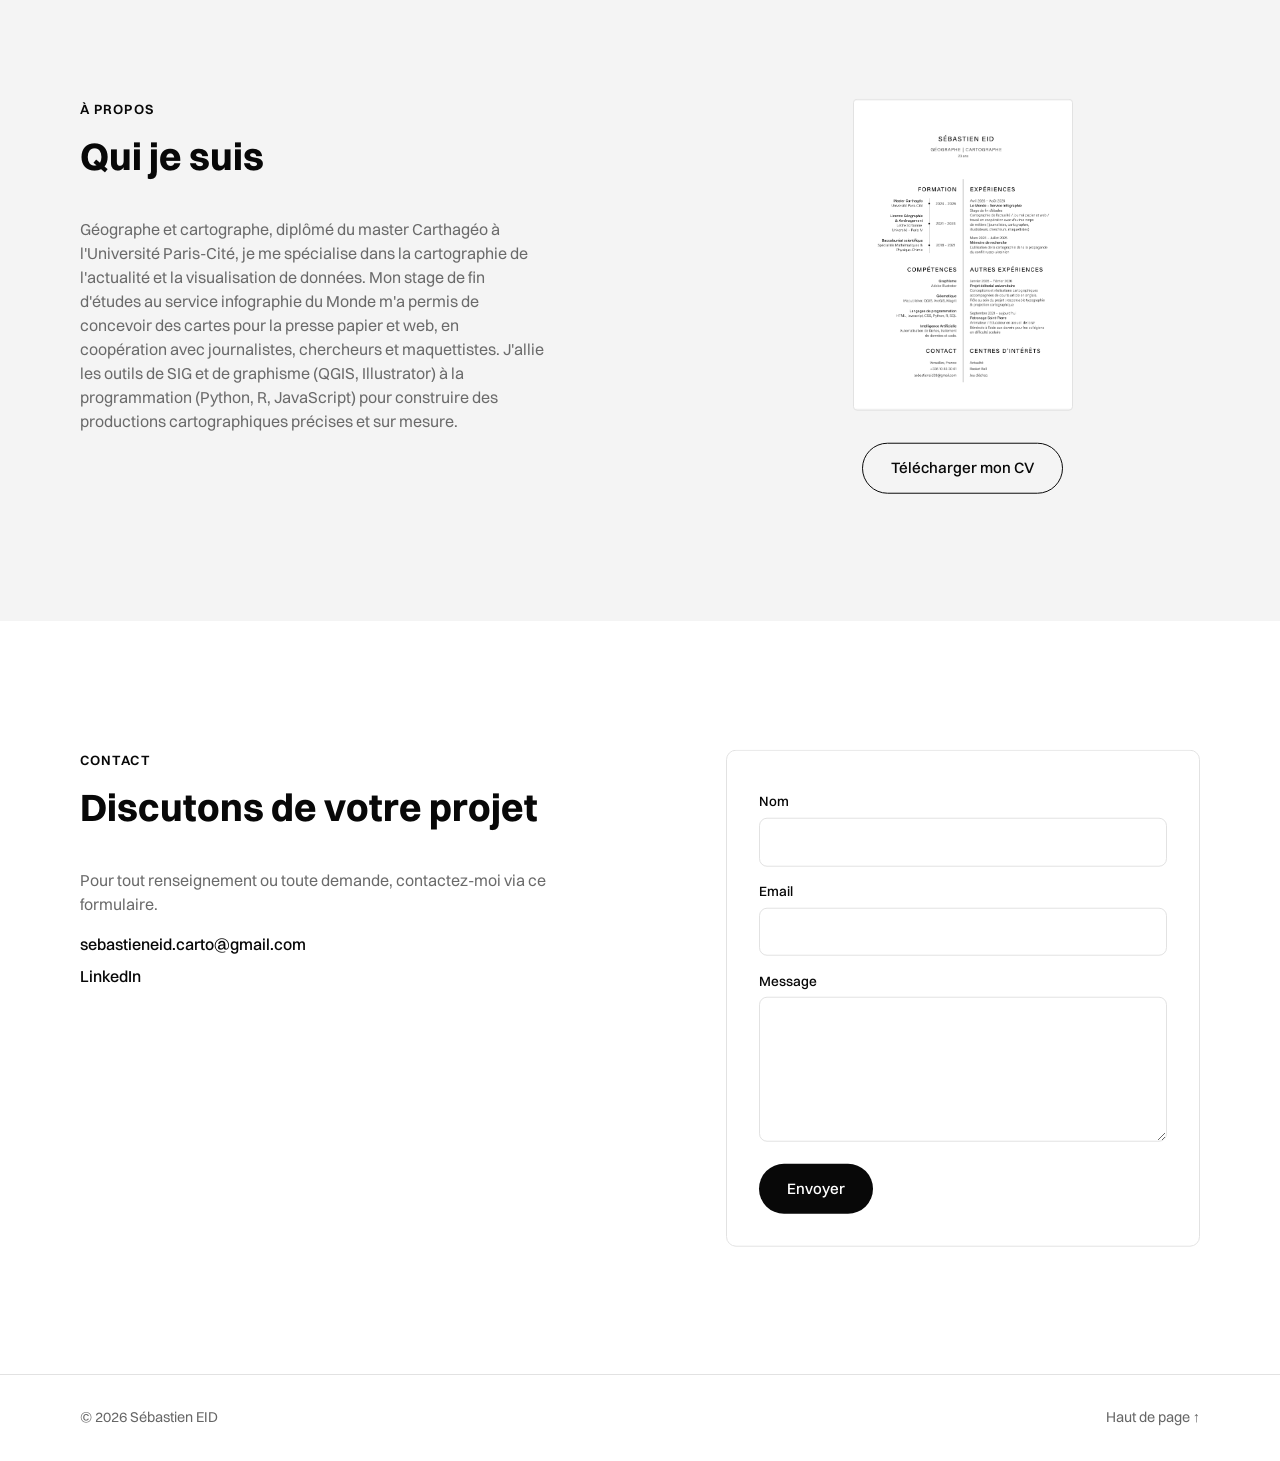
==== commit af17a86e: "Rédige la bio de la section À propos Basée sur le CV : master Carthagéo, stage infographie au Monde," ====
--- a/index.html
+++ b/index.html
@@ -70,8 +70,12 @@
         <p class="section-eyebrow">À propos</p>
         <h2 class="section-title">Qui je suis</h2>
         <p class="about-text">
-          [Bio courte : ton parcours, ta spécialité en cartographie, ta manière de travailler avec
-          tes clients. Deux à trois phrases suffisent pour l'instant. À remplacer.]
+          Géographe et cartographe, diplômé du master Carthagéo à l'Université Paris-Cité, je me
+          spécialise dans la cartographie de l'actualité et la visualisation de données. Mon stage
+          de fin d'études au service infographie du Monde m'a permis de concevoir des cartes pour
+          la presse papier et web, en coopération avec journalistes, chercheurs et maquettistes.
+          J'allie les outils de SIG et de graphisme (QGIS, Illustrator) à la programmation (Python,
+          R, JavaScript) pour construire des productions cartographiques précises et sur mesure.
         </p>
       </div>
 
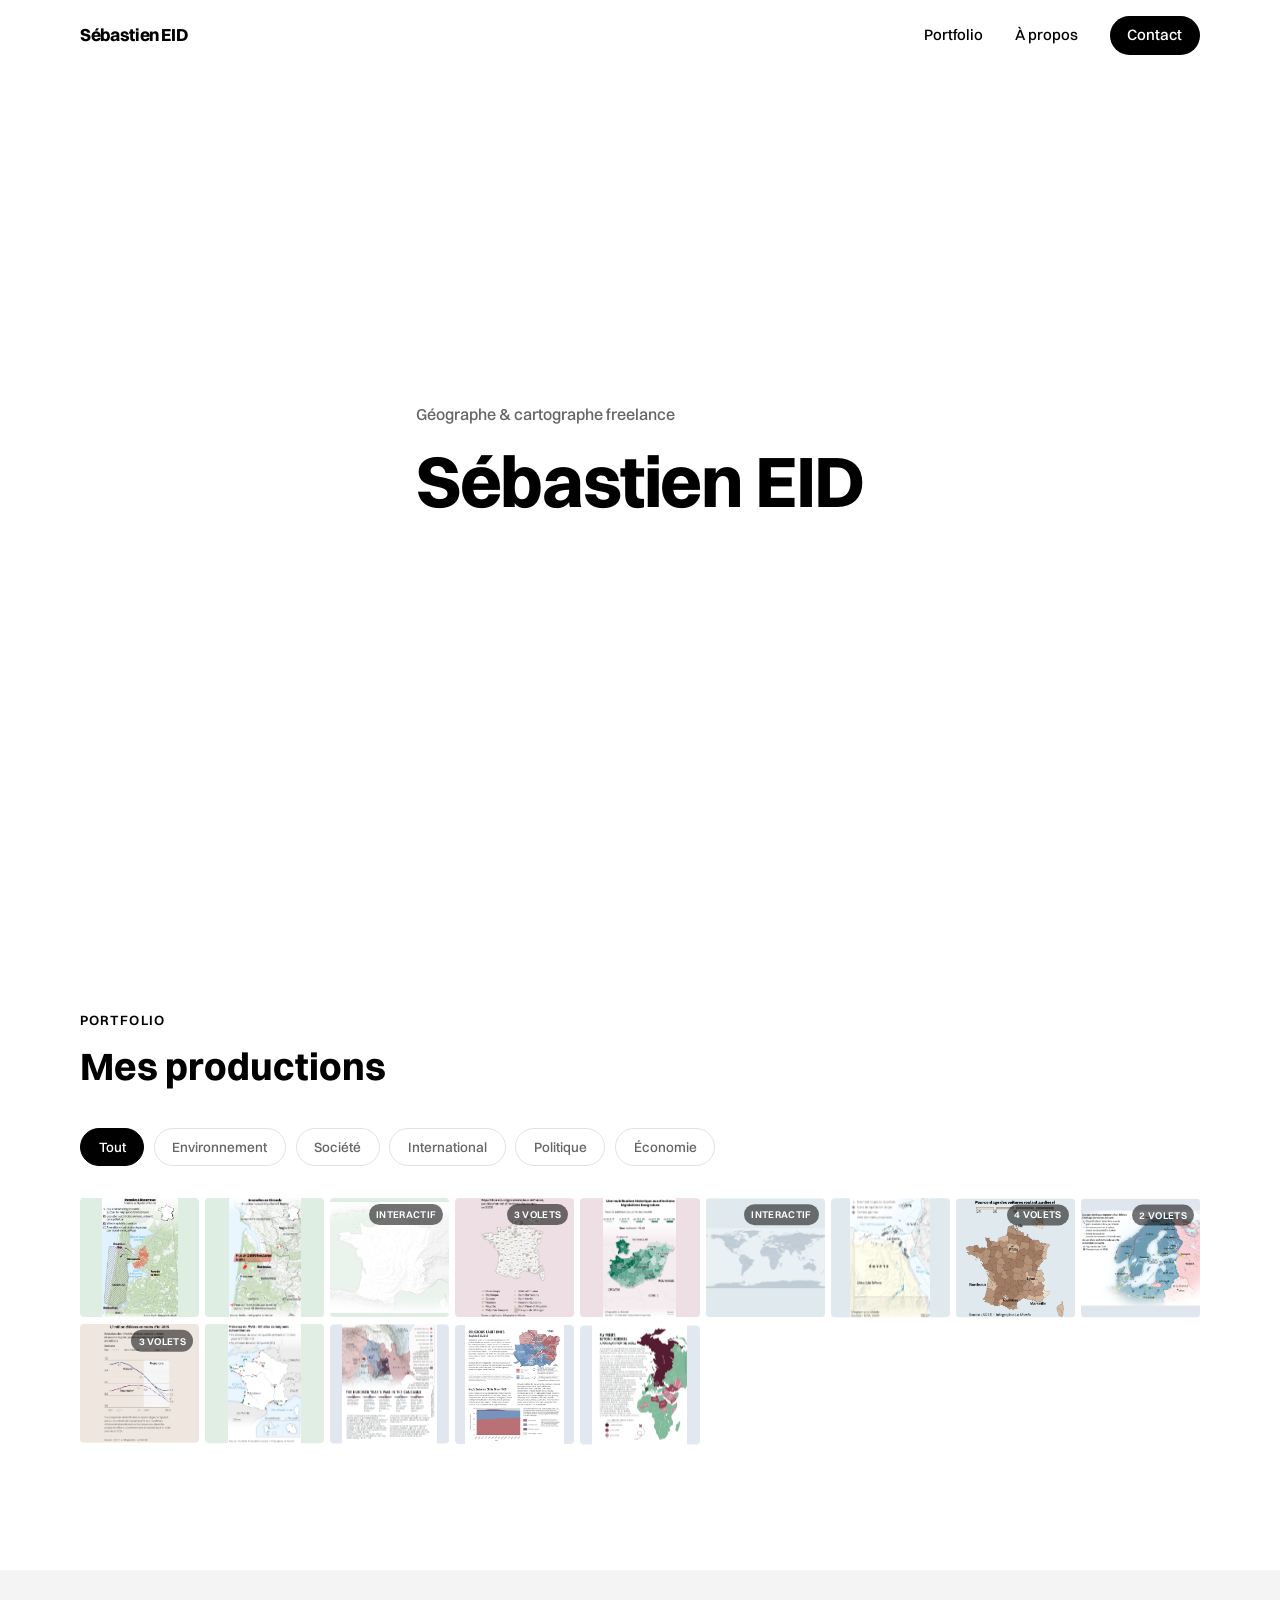
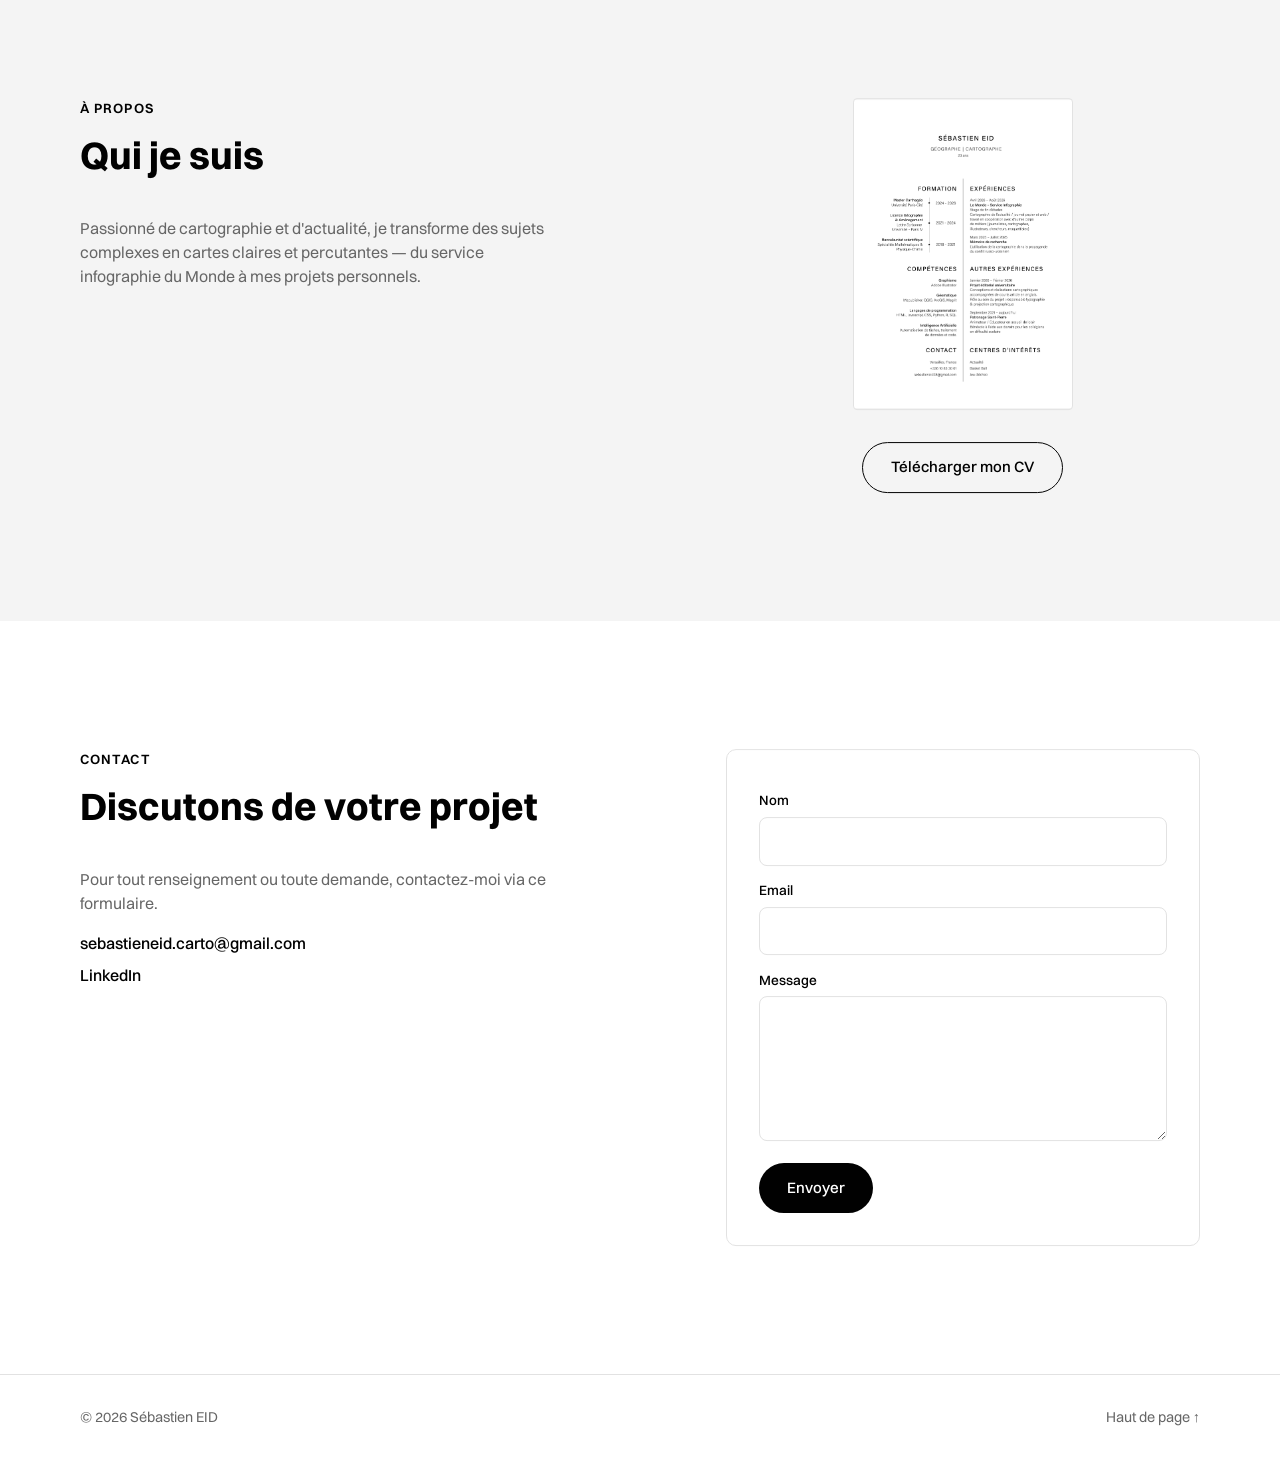
==== commit 48ecd336: "Raccourcit la bio À propos, retire la liste d'outils Co-Authored-By: Claude Sonnet 5 <noreply@anthro" ====
--- a/index.html
+++ b/index.html
@@ -70,12 +70,8 @@
         <p class="section-eyebrow">À propos</p>
         <h2 class="section-title">Qui je suis</h2>
         <p class="about-text">
-          Géographe et cartographe, diplômé du master Carthagéo à l'Université Paris-Cité, je me
-          spécialise dans la cartographie de l'actualité et la visualisation de données. Mon stage
-          de fin d'études au service infographie du Monde m'a permis de concevoir des cartes pour
-          la presse papier et web, en coopération avec journalistes, chercheurs et maquettistes.
-          J'allie les outils de SIG et de graphisme (QGIS, Illustrator) à la programmation (Python,
-          R, JavaScript) pour construire des productions cartographiques précises et sur mesure.
+          Passionné de cartographie et d'actualité, je transforme des sujets complexes en cartes
+          claires et percutantes — du service infographie du Monde à mes projets personnels.
         </p>
       </div>
 
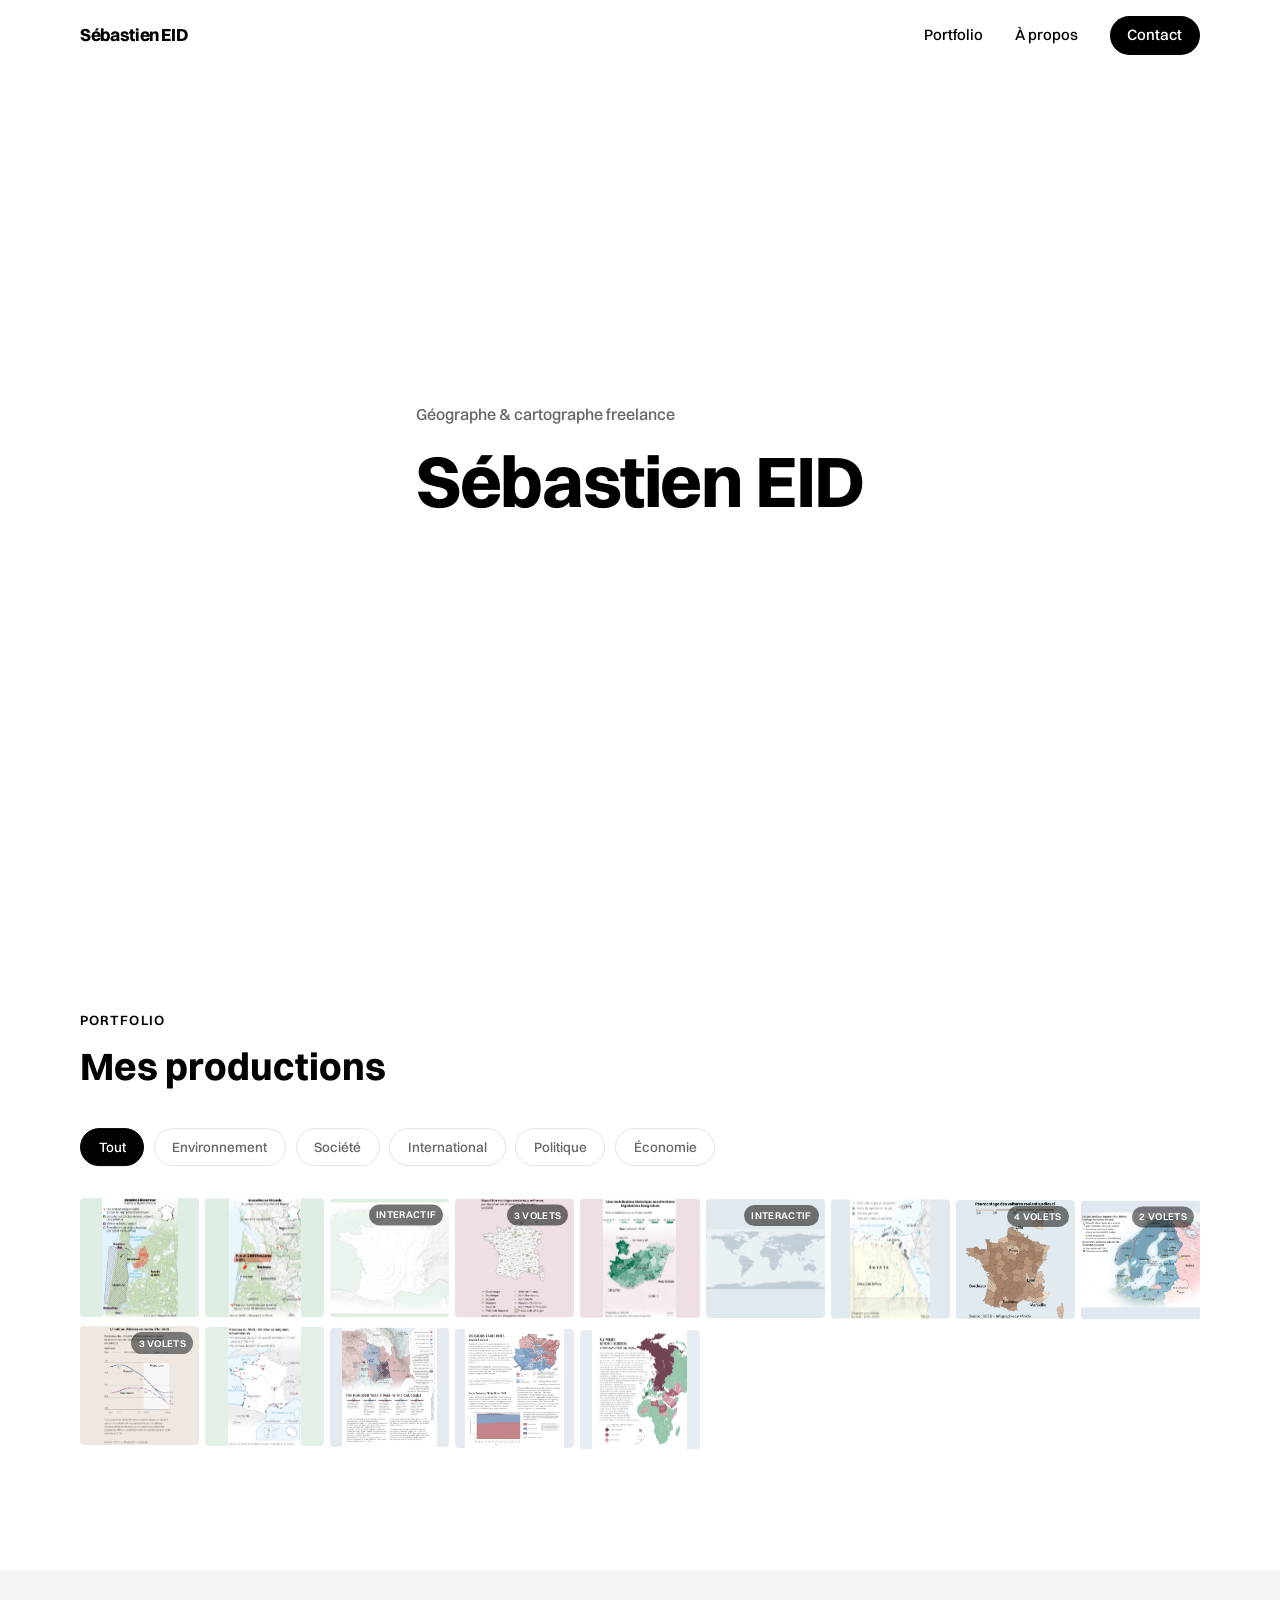
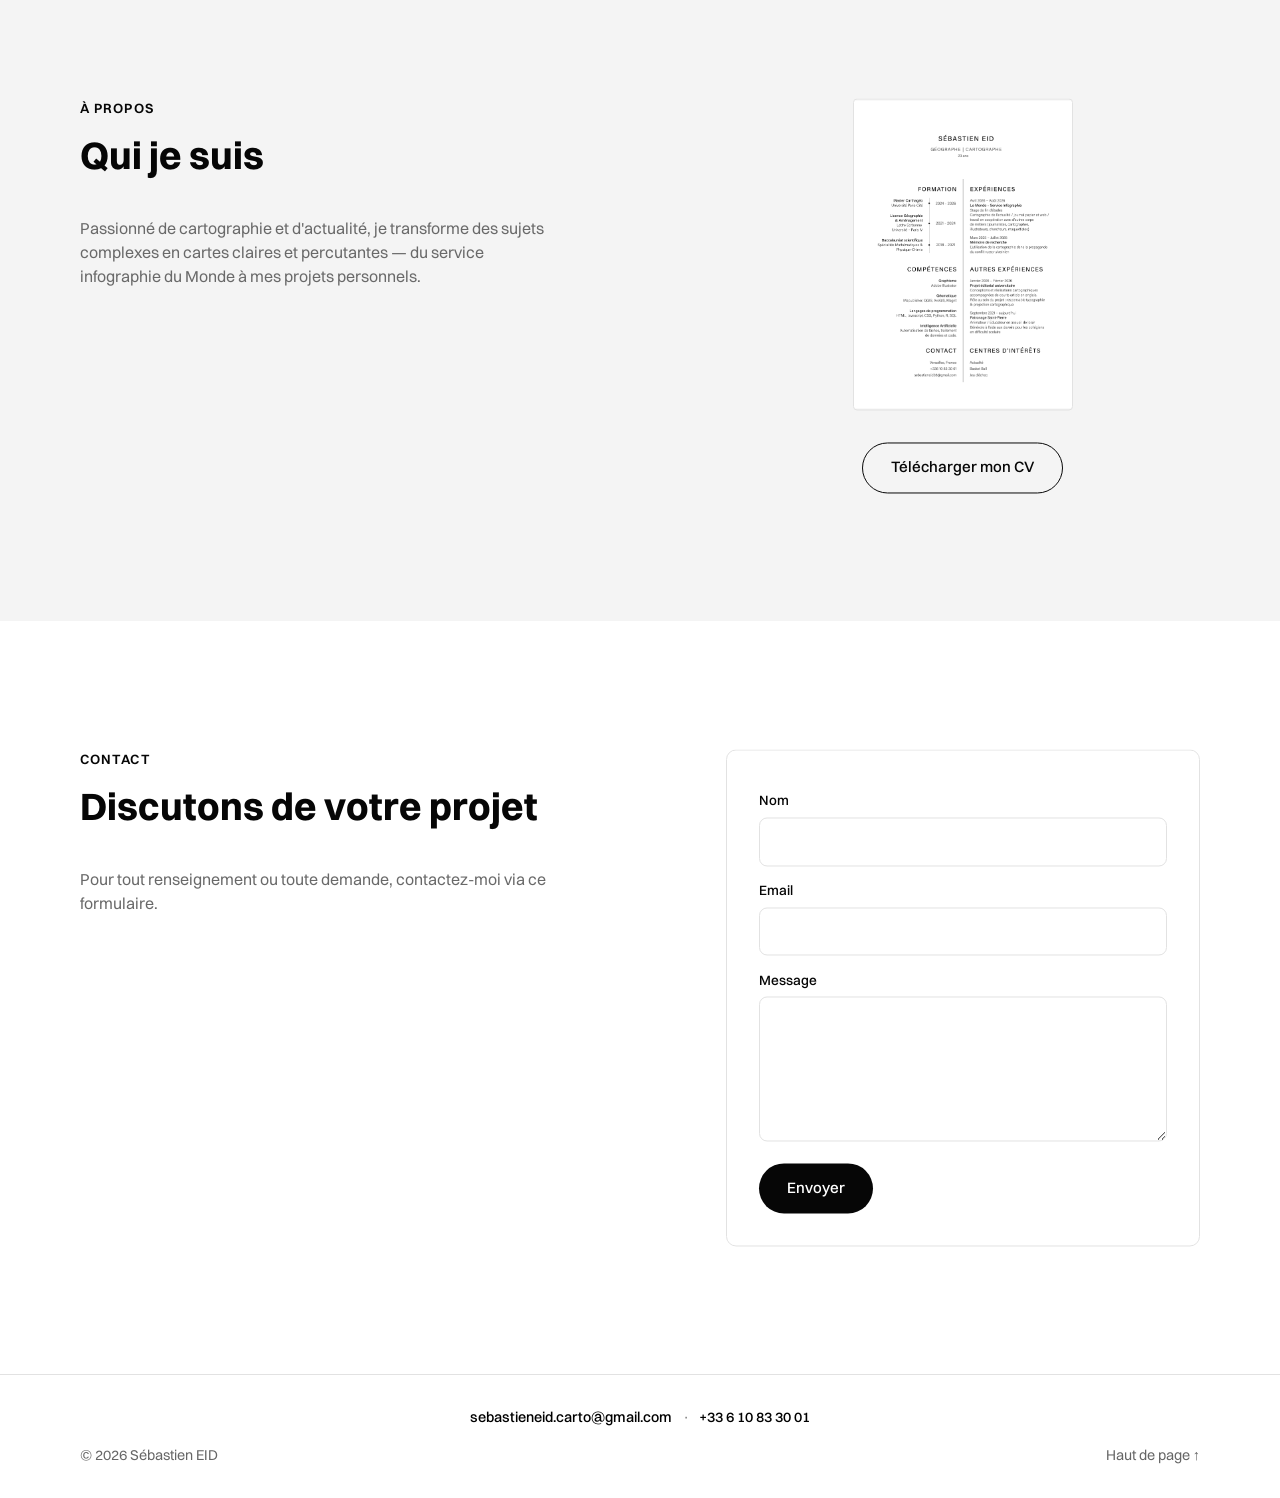
==== commit b29c6b34: "Retire LinkedIn, déplace email et téléphone dans le footer Co-Authored-By: Claude Sonnet 5 <noreply@" ====
--- a/index.html
+++ b/index.html
@@ -90,10 +90,6 @@
         <p class="about-text">
           Pour tout renseignement ou toute demande, contactez-moi via ce formulaire.
         </p>
-        <ul class="contact-list">
-          <li><a href="mailto:sebastieneid.carto@gmail.com">sebastieneid.carto@gmail.com</a></li>
-          <li><a href="#" target="_blank" rel="noopener">LinkedIn</a></li>
-        </ul>
       </div>
 
       <form class="contact-form" id="contactForm" data-reveal
@@ -120,6 +116,11 @@
 </main>
 
 <footer class="site-footer">
+  <div class="container footer-contact">
+    <a href="mailto:sebastieneid.carto@gmail.com">sebastieneid.carto@gmail.com</a>
+    <span aria-hidden="true">·</span>
+    <a href="tel:+33610833001">+33 6 10 83 30 01</a>
+  </div>
   <div class="container footer-inner">
     <span>© <span id="year"></span> Sébastien EID</span>
     <a href="#top">Haut de page ↑</a>
--- a/css/style.css
+++ b/css/style.css
@@ -465,10 +465,6 @@
 /* ==========================================================================
    Contact
    ========================================================================== */
-.contact-list { margin-top: var(--space-sm); }
-.contact-list a { font-weight: 500; color: var(--color-accent); }
-.contact-list li + li { margin-top: 0.5rem; }
-
 .contact-form {
   display: flex;
   flex-direction: column;
@@ -495,6 +491,17 @@
    Footer
    ========================================================================== */
 .site-footer { border-top: 1px solid var(--color-border); padding-block: var(--space-md); }
+.footer-contact {
+  display: flex;
+  flex-wrap: wrap;
+  justify-content: center;
+  align-items: center;
+  gap: 0.6rem;
+  color: var(--color-text-muted);
+  font-size: 0.9rem;
+  margin-bottom: var(--space-sm);
+}
+.footer-contact a { font-weight: 500; color: var(--color-accent); }
 .footer-inner {
   display: flex;
   justify-content: space-between;
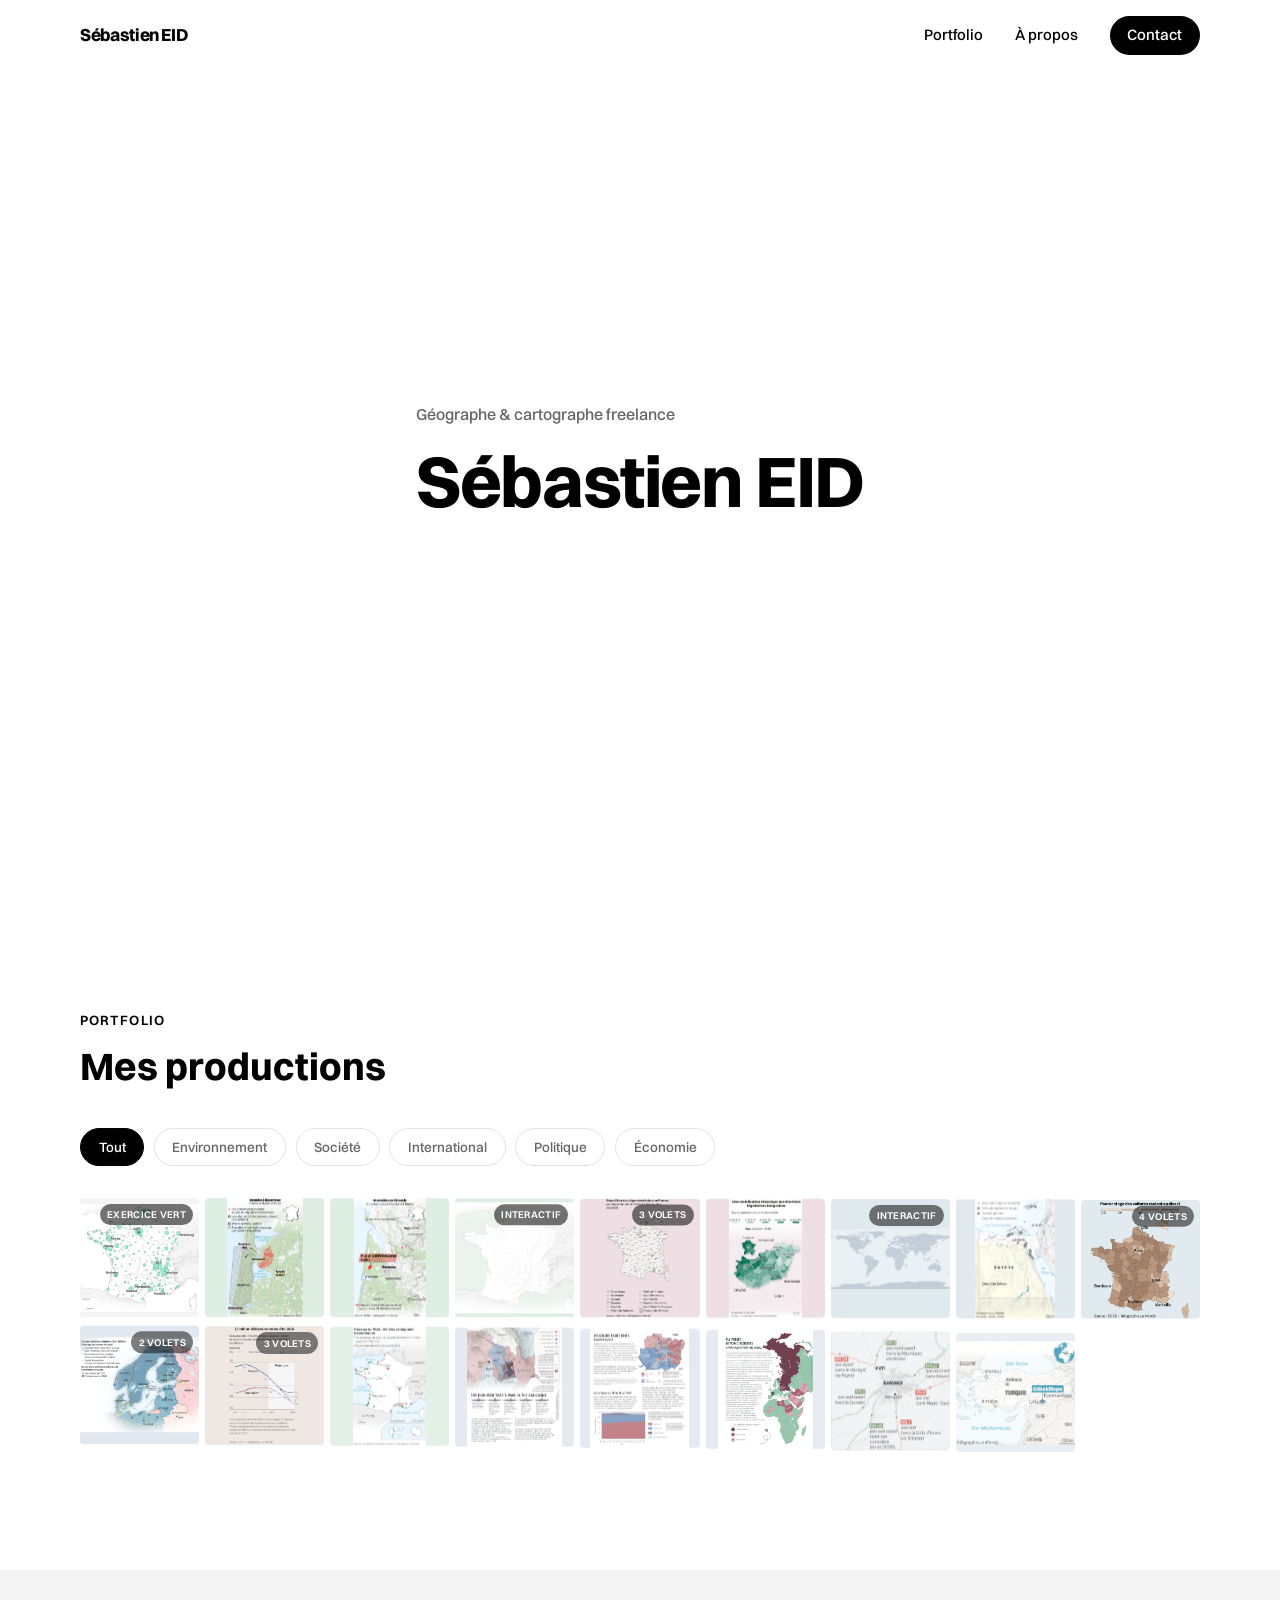
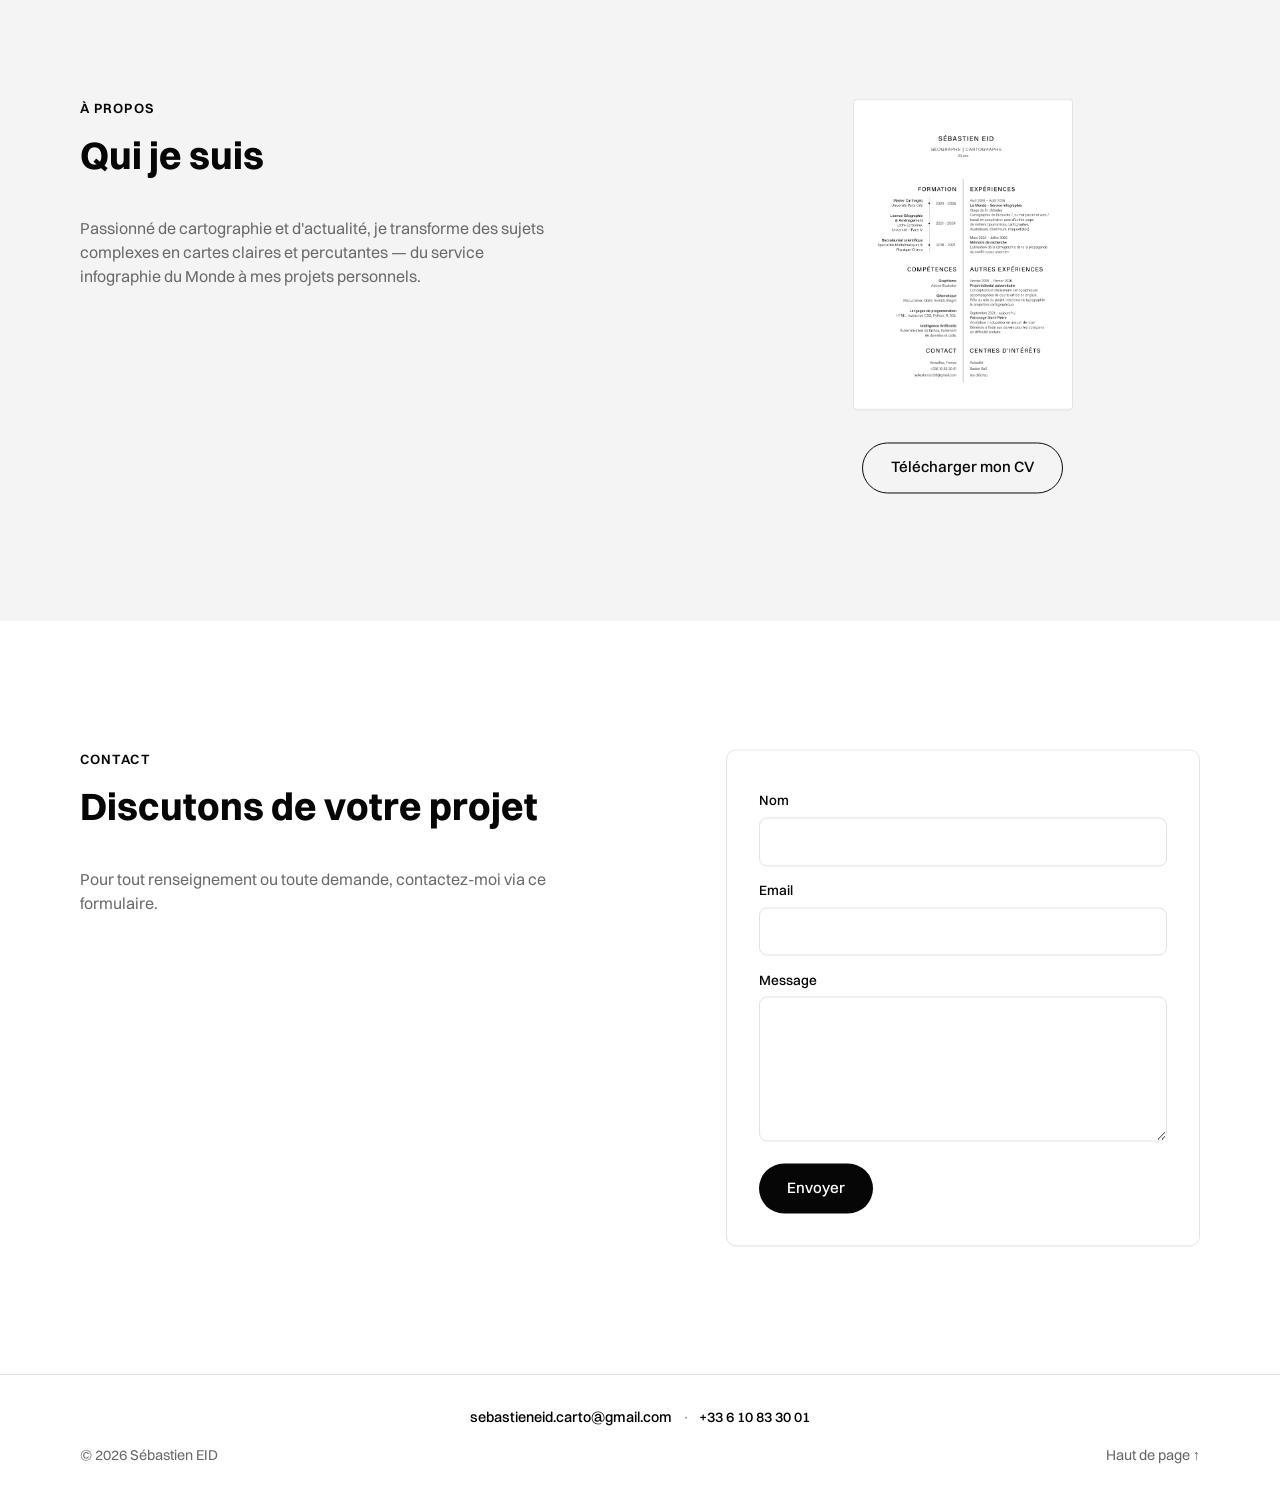
==== commit e58bd512: "Masque le mail et le téléphone du footer aux robots collecteurs Les coordonnées ne sont plus écrites" ====
--- a/index.html
+++ b/index.html
@@ -116,11 +116,8 @@
 </main>
 
 <footer class="site-footer">
-  <div class="container footer-contact">
-    <a href="mailto:sebastieneid.carto@gmail.com">sebastieneid.carto@gmail.com</a>
-    <span aria-hidden="true">·</span>
-    <a href="tel:+33610833001">+33 6 10 83 30 01</a>
-  </div>
+  <!-- Coordonnées reconstituées en JS (js/main.js) pour échapper aux robots collecteurs -->
+  <div class="container footer-contact" id="footerContact"></div>
   <div class="container footer-inner">
     <span>© <span id="year"></span> Sébastien EID</span>
     <a href="#top">Haut de page ↑</a>
